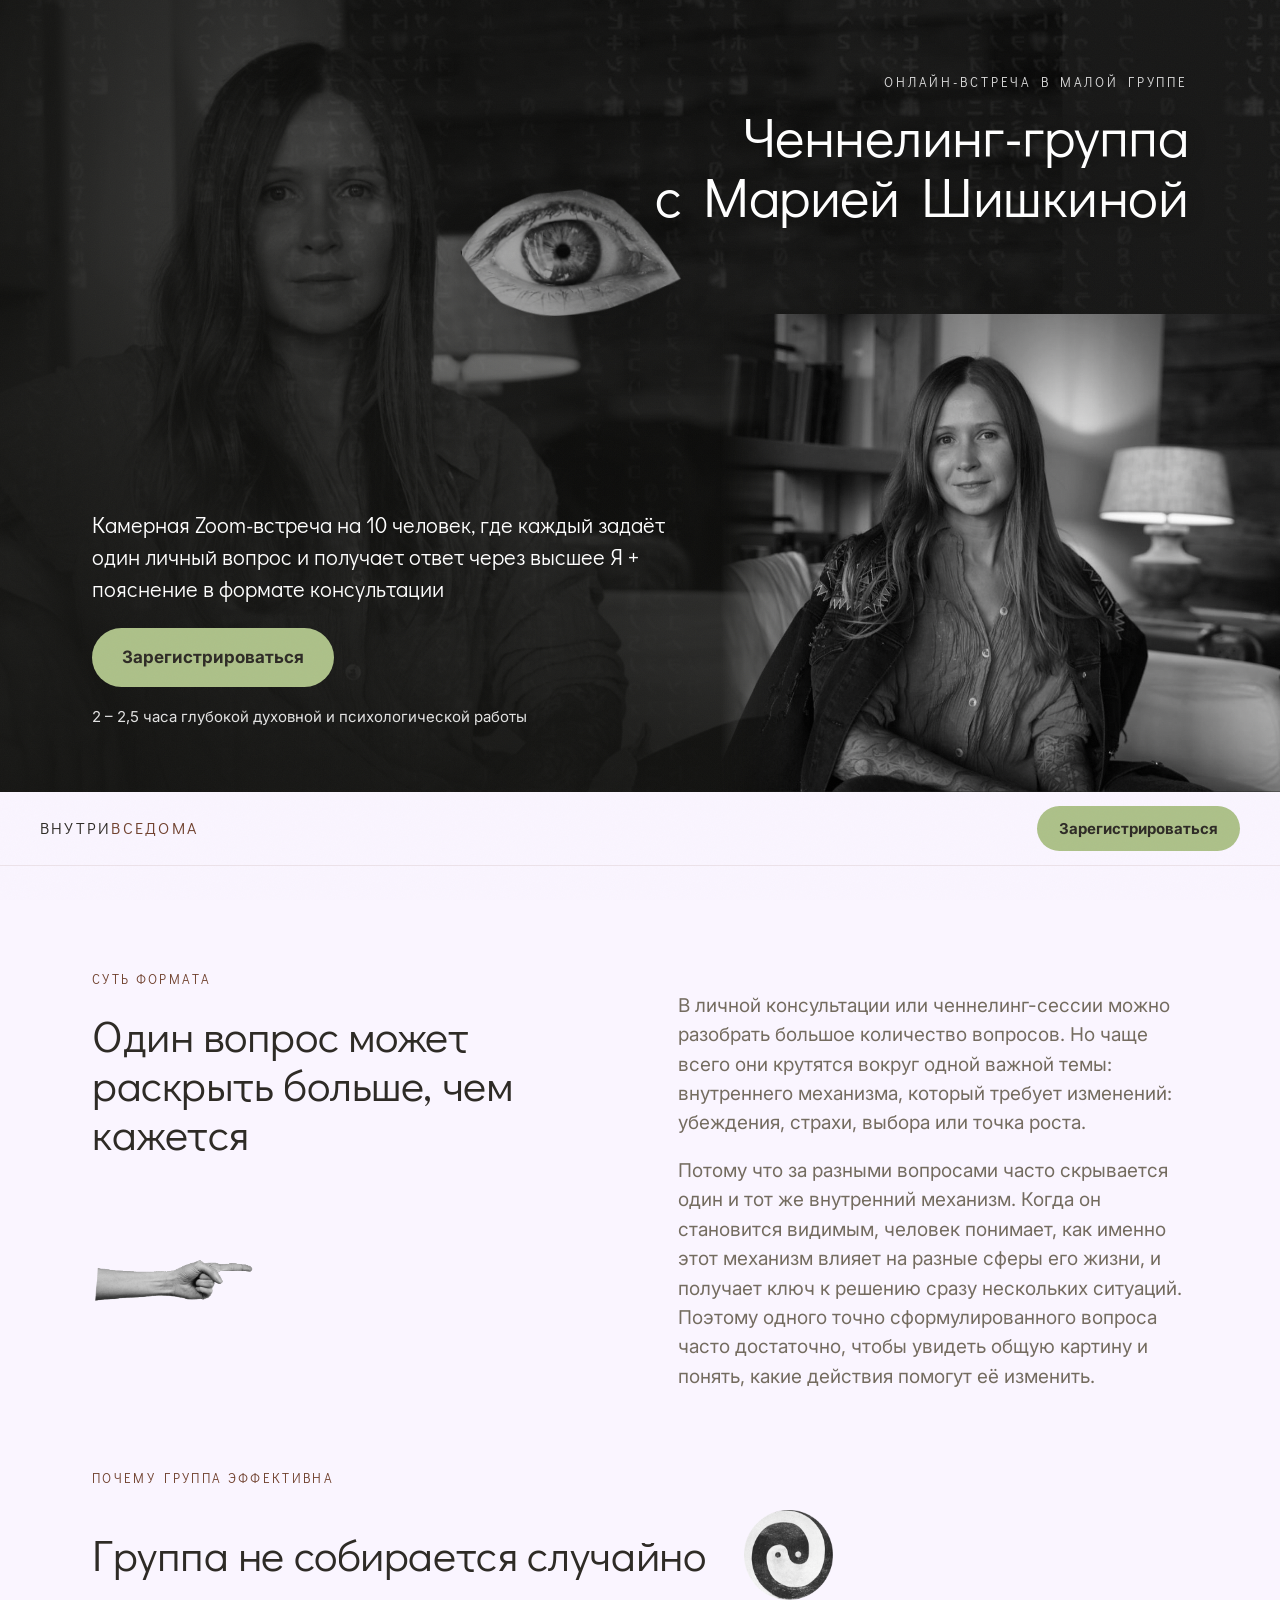
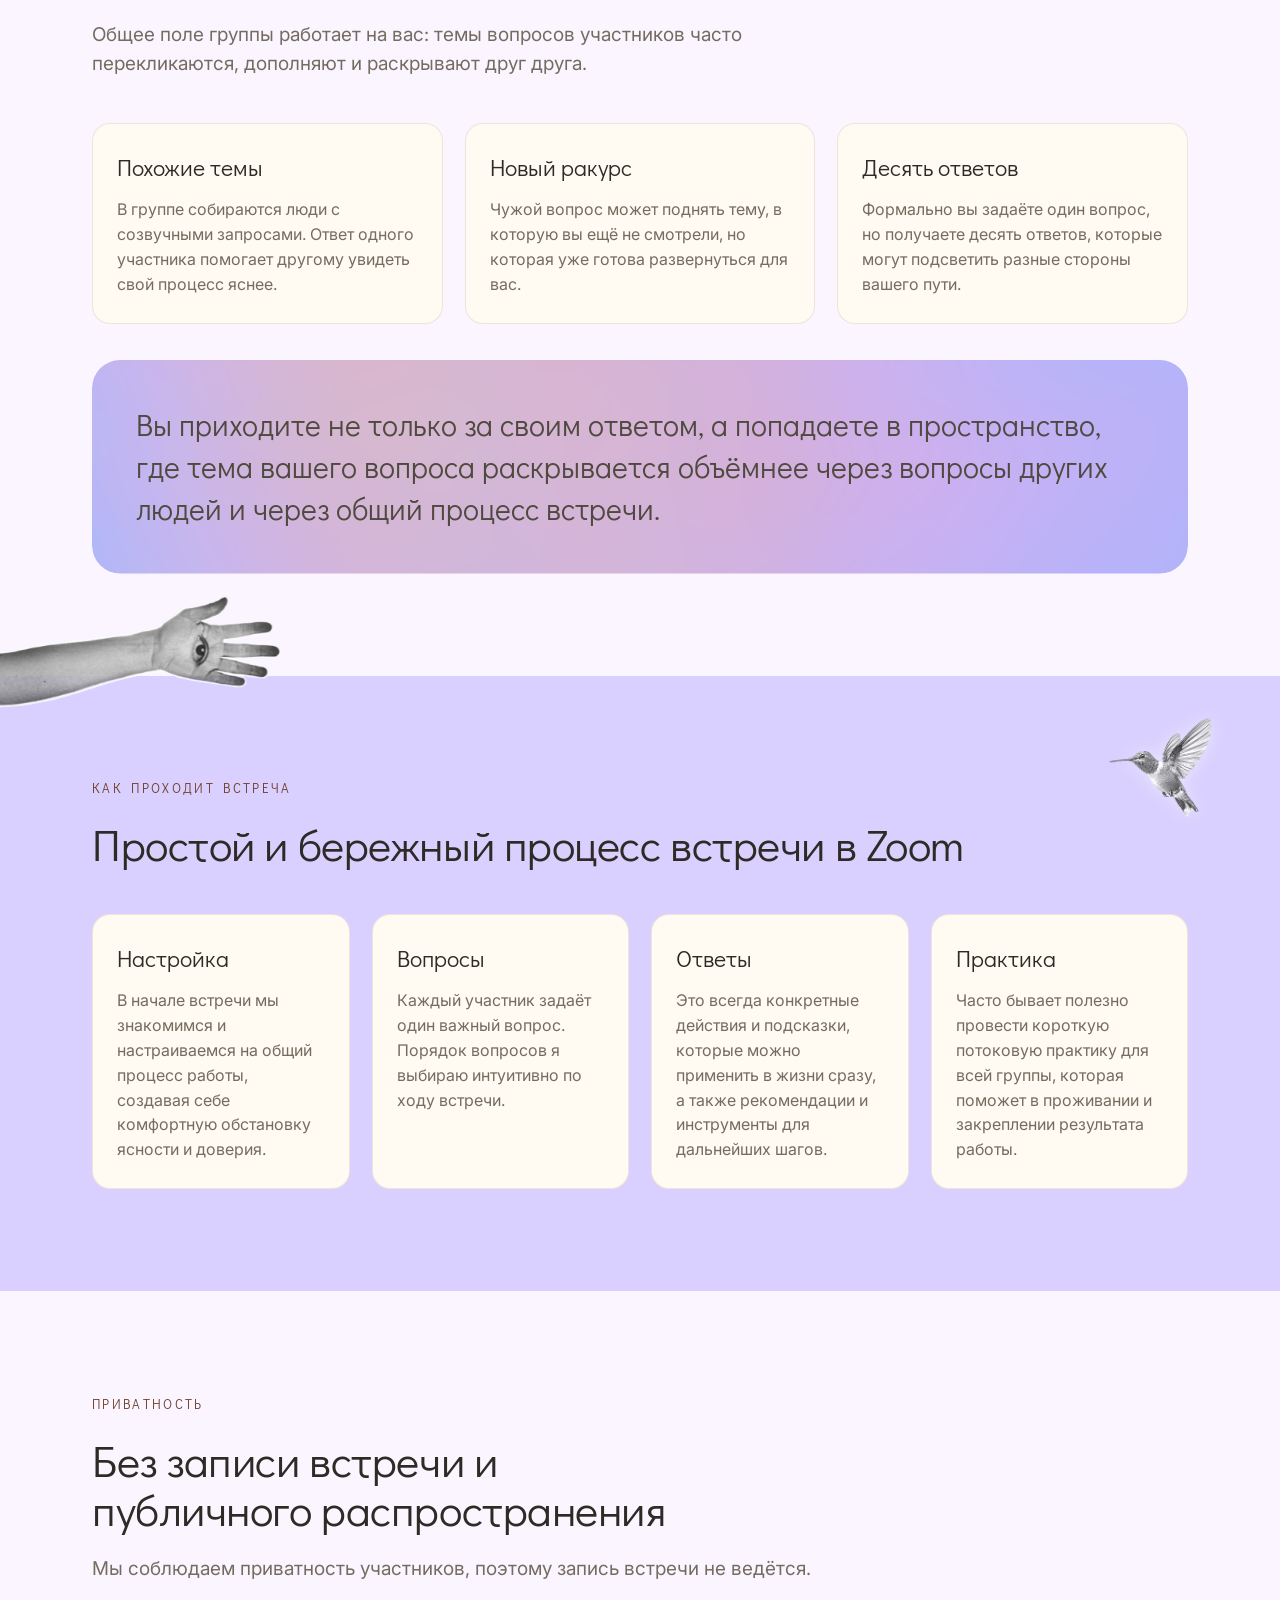
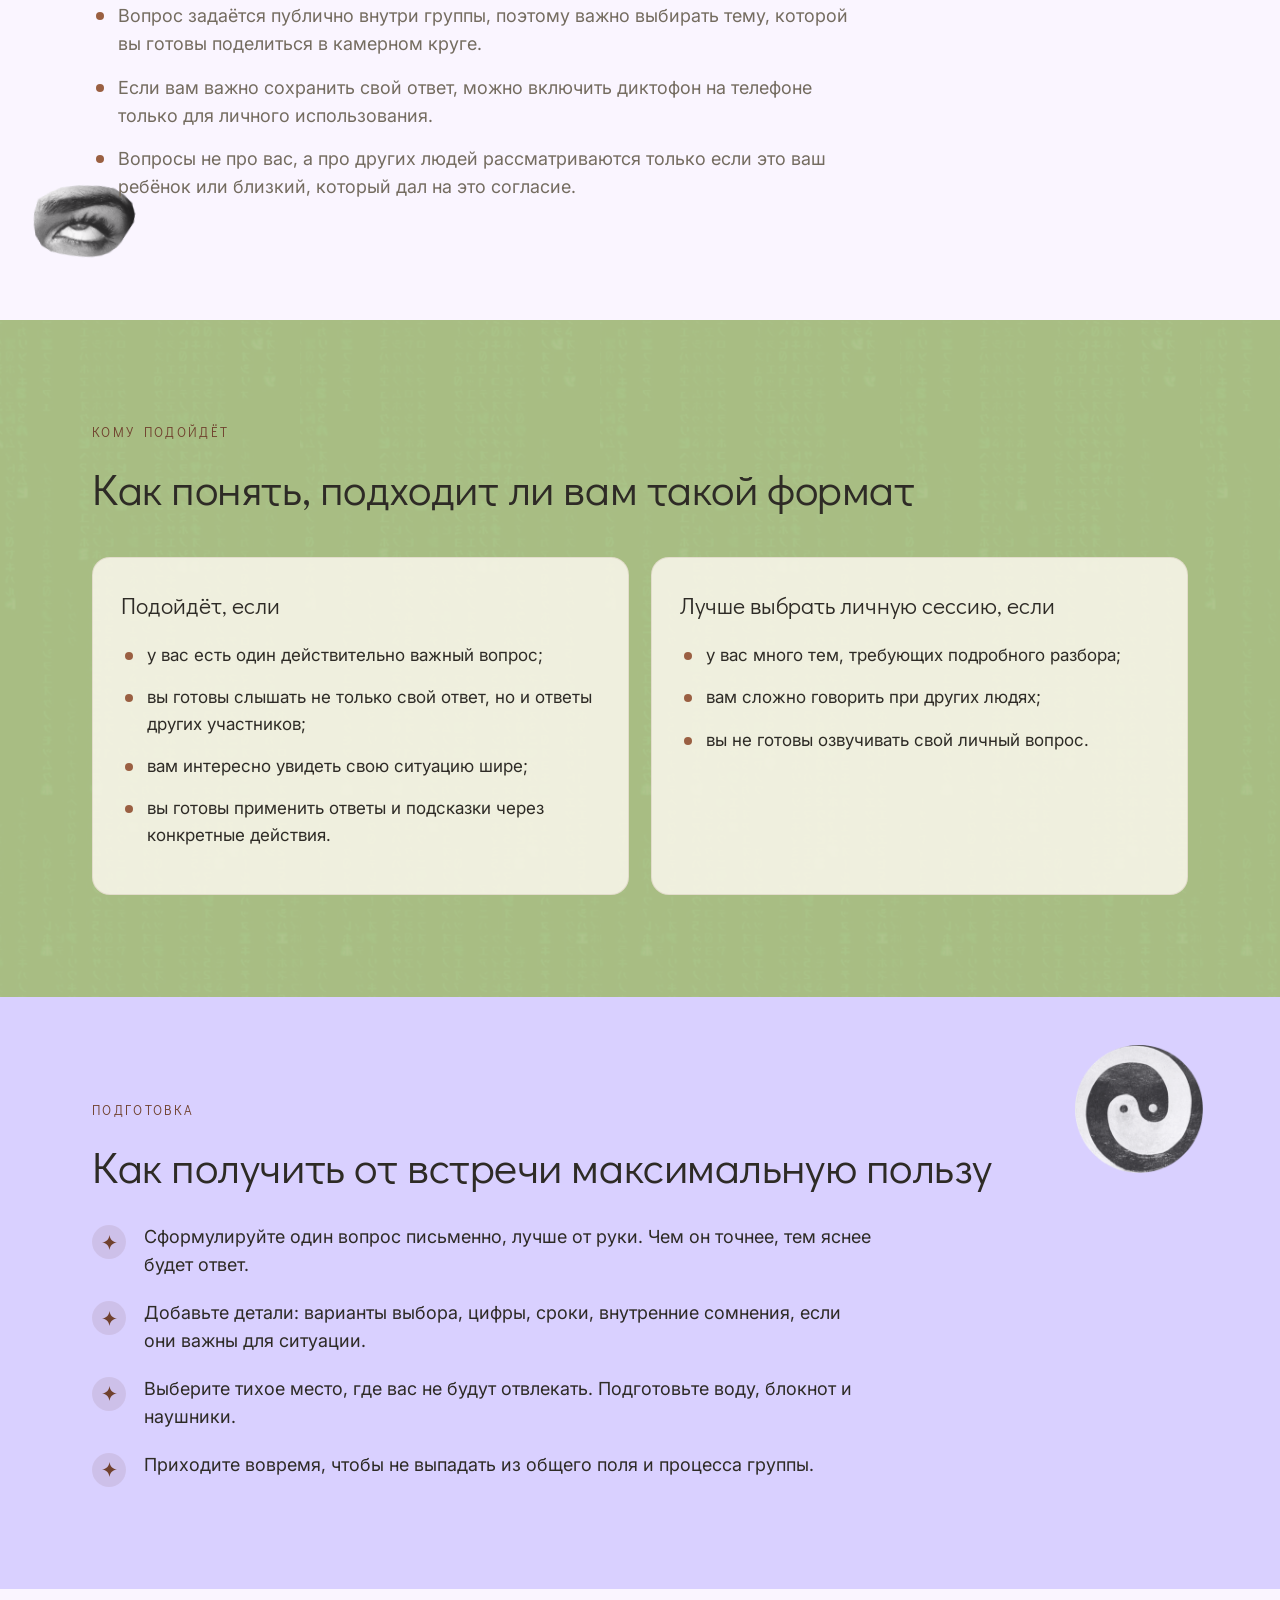
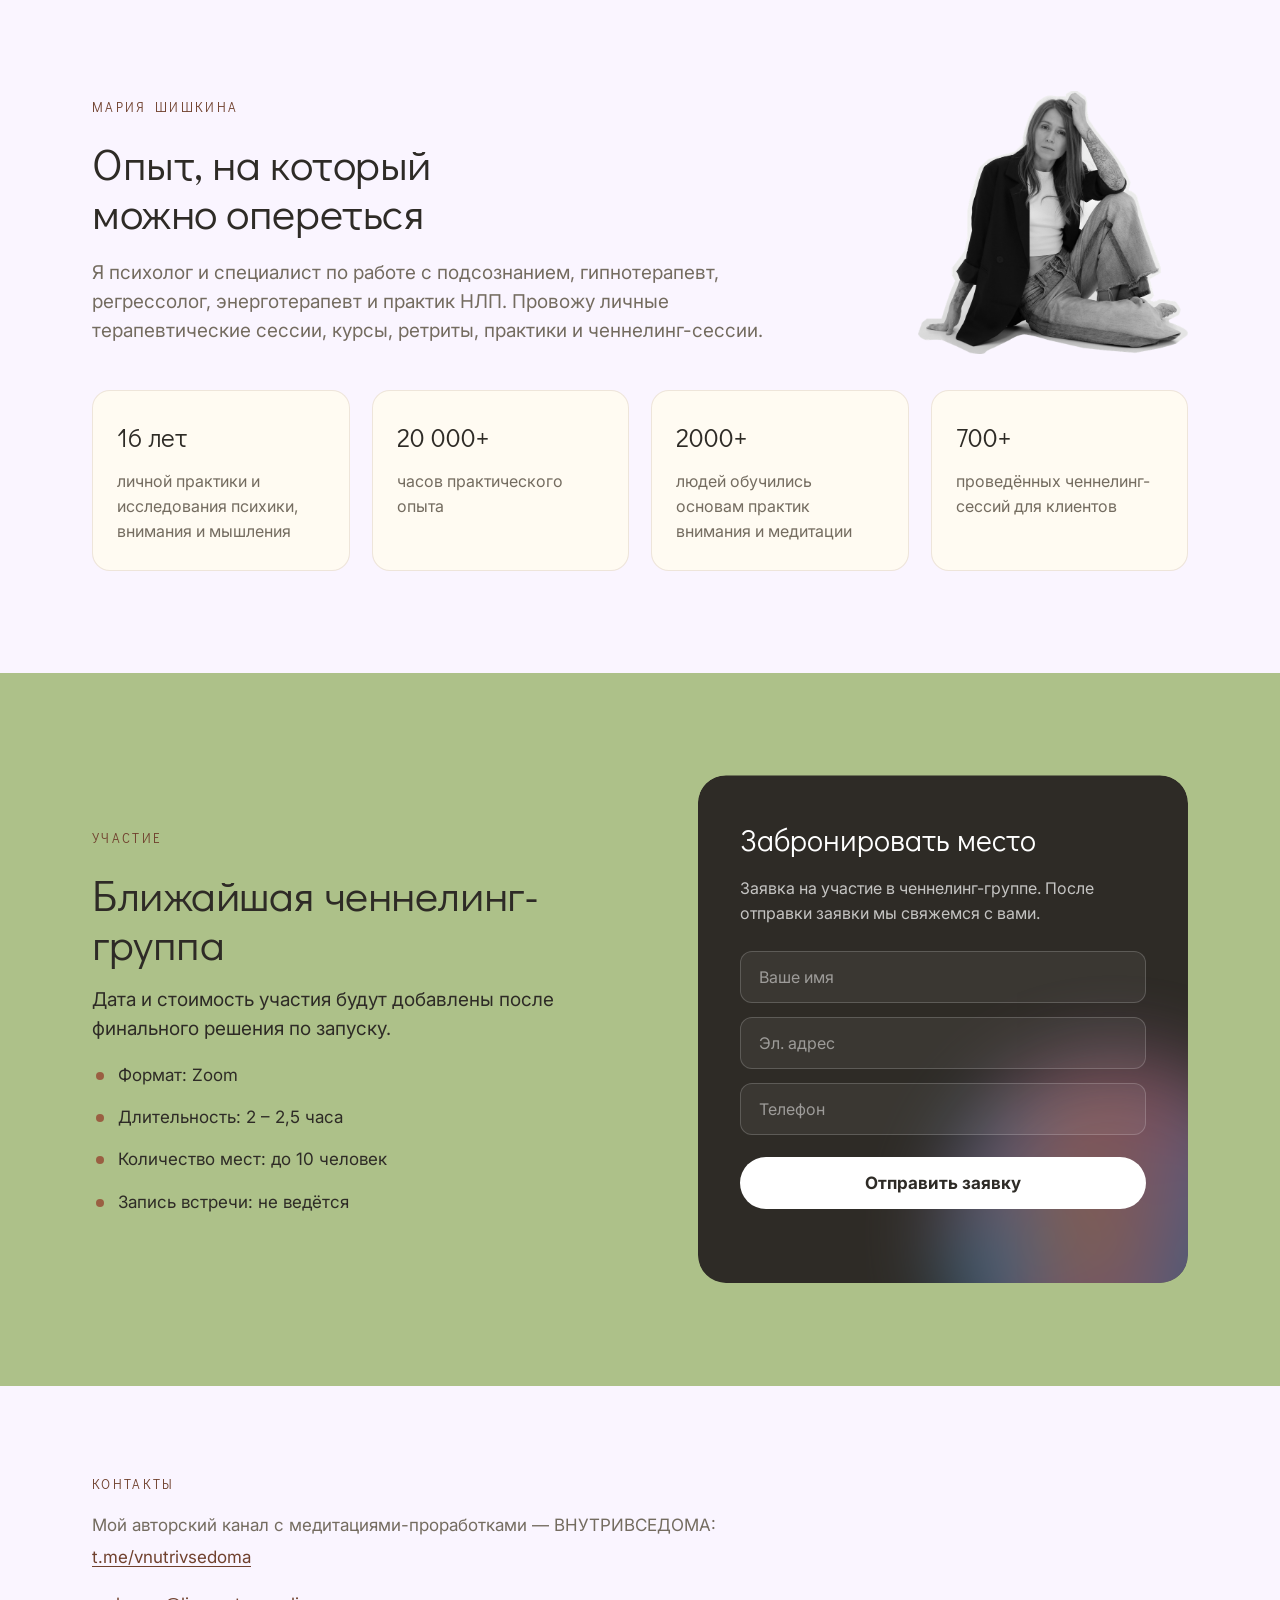
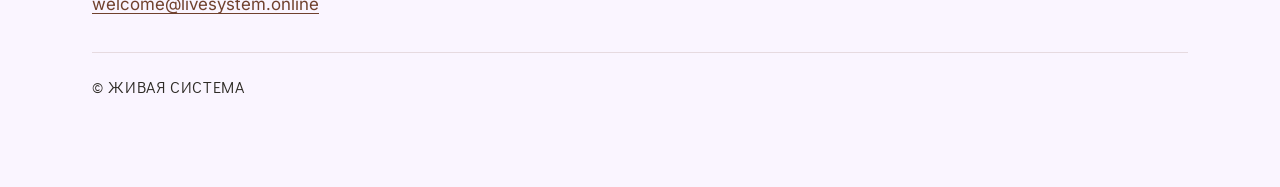
==== index.html @ cf4bb047 "Моб. герой: второе фото выше текста, глаз ближе к центру; матрица §07 видна - .hero__portrait2 подня" ====
<!DOCTYPE html>
<html lang="ru">
<head>
  <meta charset="UTF-8" />
  <meta name="viewport" content="width=device-width, initial-scale=1.0" />
  <title>Ченнелинг-группа с Марией Шишкиной — онлайн-встреча в малой группе</title>
  <meta name="description" content="Камерная Zoom-встреча на 10 человек, где каждый задаёт один личный вопрос и получает ответ через высшее Я с пояснением в формате консультации. 2–2,5 часа глубокой работы с Марией Шишкиной." />
  <meta name="robots" content="index, follow" />
  <meta name="theme-color" content="#adc189" />
  <link rel="canonical" href="https://essesum.github.io/vnutrivsedoma-site/" />
  <meta property="og:title" content="Ченнелинг-группа с Марией Шишкиной" />
  <meta property="og:description" content="Камерная Zoom-встреча на 10 человек. Один вопрос — десять ответов." />
  <meta property="og:type" content="website" />
  <meta property="og:url" content="https://essesum.github.io/vnutrivsedoma-site/" />
  <meta property="og:image" content="https://essesum.github.io/vnutrivsedoma-site/assets/img/hero-bg.jpg" />
  <meta name="twitter:card" content="summary_large_image" />
  <!-- Favicon: встроенная SVG-«капля» в фирменном сиреневом, без лишнего запроса -->
  <link rel="icon" href="data:image/svg+xml,%3Csvg xmlns='http://www.w3.org/2000/svg' viewBox='0 0 32 32'%3E%3Crect width='32' height='32' rx='8' fill='%23faf5ff'/%3E%3Cellipse cx='16' cy='15' rx='9' ry='6.5' fill='%23d9d0ff'/%3E%3C/svg%3E" />
  <link rel="preconnect" href="https://fonts.googleapis.com" />
  <link rel="preconnect" href="https://fonts.gstatic.com" crossorigin />
  <link rel="preload" as="image" href="assets/img/hero-bg.jpg" fetchpriority="high" />
  <link href="https://fonts.googleapis.com/css2?family=Didact+Gothic&family=Inter:wght@400;500;600;700&display=swap" rel="stylesheet" />
  <link rel="stylesheet" href="css/styles.css?v=11" />
</head>
<body>

  <a class="skip-link sr-only" href="#registration">Перейти к регистрации</a>

  <!-- ============ HERO / 01 Первый экран ============ -->
  <header class="hero" id="top">
    <div class="hero__collage" aria-hidden="true">
      <div class="hero__bg"></div>
      <div class="hero__tint"></div>
      <div class="hero__stage">
        <img class="hero__portrait2" src="assets/img/hero-portrait2.jpg" alt="" width="1000" height="853" />
        <img class="hero__eye" src="assets/img/hero-eye.png" alt="" width="488" height="281" />
      </div>
    </div>

    <div class="hero__inner container">
      <div class="hero__title-wrap">
        <p class="hero__eyebrow">Онлайн-встреча в малой группе</p>
        <h1 class="hero__title">Ченнелинг-группа<br />с Марией Шишкиной</h1>
      </div>

      <div class="hero__text">
        <p class="hero__lead">Камерная Zoom-встреча на 10 человек, где каждый задаёт один личный вопрос и получает ответ через высшее Я + пояснение в формате консультации</p>
        <a class="btn btn--green" href="#registration">Зарегистрироваться</a>
        <p class="hero__note">2 – 2,5 часа глубокой духовной и психологической работы</p>
      </div>
    </div>
  </header>

  <!-- ============ Шапка (sticky, появляется после героя) ============ -->
  <nav class="topbar" id="topbar" aria-label="Шапка сайта">
    <a class="topbar__brand" href="#top">Внутри<span>вседома</span></a>
    <a class="btn btn--green" href="#registration">Зарегистрироваться</a>
  </nav>

  <main>

    <!-- ============ 02 Суть формата ============ -->
    <section class="section section--lilac sense">
      <div class="container sense__grid">
        <div class="sense__left">
          <p class="eyebrow">Суть формата</p>
          <h2 class="h2">Один вопрос может раскрыть больше, чем кажется</h2>
          <img class="sense__hand" src="assets/img/hand.png" alt="" width="760" height="539" aria-hidden="true" />
        </div>
        <div class="sense__right">
          <p class="lead">В личной консультации или ченнелинг-сессии можно разобрать большое количество вопросов. Но чаще всего они крутятся вокруг одной важной темы: внутреннего механизма, который требует изменений: убеждения, страхи, выбора или точка роста.</p>
          <p class="lead">Потому что за разными вопросами часто скрывается один и тот же внутренний механизм. Когда он становится видимым, человек понимает, как именно этот механизм влияет на разные сферы его жизни, и получает ключ к решению сразу нескольких ситуаций. Поэтому одного точно сформулированного вопроса часто достаточно, чтобы увидеть общую картину и понять, какие действия помогут её изменить.</p>
        </div>
      </div>
    </section>

    <!-- ============ 03 Почему группа эффективна ============ -->
    <section class="section section--lilac">
      <img class="deco deco--arm" src="assets/img/arm.png" alt="" width="775" height="287" aria-hidden="true" />
      <div class="container">
        <p class="eyebrow">Почему группа эффективна</p>
        <div class="head-spin">
          <h2 class="h2 h2--oneline">Группа не собирается случайно</h2>
          <img class="spin" src="assets/img/yinyang.png" alt="" width="270" height="270" aria-hidden="true" />
        </div>
        <p class="lead lead--wide">Общее поле группы работает на вас: темы вопросов участников часто перекликаются, дополняют и раскрывают друг друга.</p>

        <div class="cards cards--3">
          <article class="card">
            <h3 class="card__title">Похожие темы</h3>
            <p class="card__text">В группе собираются люди с созвучными запросами. Ответ одного участника помогает другому увидеть свой процесс яснее.</p>
          </article>
          <article class="card">
            <h3 class="card__title">Новый ракурс</h3>
            <p class="card__text">Чужой вопрос может поднять тему, в которую вы ещё не смотрели, но которая уже готова развернуться для вас.</p>
          </article>
          <article class="card">
            <h3 class="card__title">Десять ответов</h3>
            <p class="card__text">Формально вы задаёте один вопрос, но получаете десять ответов, которые могут подсветить разные стороны вашего пути.</p>
          </article>
        </div>

        <p class="callout">Вы приходите не только за своим ответом, а попадаете в пространство, где тема вашего вопроса раскрывается объёмнее через вопросы других людей и через общий процесс встречи.</p>
      </div>
    </section>

    <!-- ============ 05 Как проходит встреча ============ -->
    <section class="section section--lavender">
      <img class="deco deco--bird" src="assets/img/bird.png" alt="" width="302" height="273" aria-hidden="true" />
      <div class="container">
        <p class="eyebrow">Как проходит встреча</p>
        <h2 class="h2 h2--oneline h2--bird">Простой и бережный процесс встречи в Zoom</h2>

        <div class="cards cards--4">
          <article class="card card--step">
            <h3 class="card__title">Настройка</h3>
            <p class="card__text">В начале встречи мы знакомимся и настраиваемся на общий процесс работы, создавая себе комфортную обстановку ясности и доверия.</p>
          </article>
          <article class="card card--step">
            <h3 class="card__title">Вопросы</h3>
            <p class="card__text">Каждый участник задаёт один важный вопрос. Порядок вопросов я выбираю интуитивно по ходу встречи.</p>
          </article>
          <article class="card card--step">
            <h3 class="card__title">Ответы</h3>
            <p class="card__text">Это всегда конкретные действия и подсказки, которые можно применить в жизни сразу, а также рекомендации и инструменты для дальнейших шагов.</p>
          </article>
          <article class="card card--step">
            <h3 class="card__title">Практика</h3>
            <p class="card__text">Часто бывает полезно провести короткую потоковую практику для всей группы, которая поможет в проживании и закреплении результата работы.</p>
          </article>
        </div>
      </div>
    </section>

    <!-- ============ 06 Приватность ============ -->
    <section class="section section--lilac">
      <img class="deco deco--lips" src="assets/img/lips.png" alt="" width="215" height="181" aria-hidden="true" />
      <div class="container">
        <p class="eyebrow">Приватность</p>
        <h2 class="h2 h2--privacy">Без записи встречи и <span class="nowrap">публичного распространения</span></h2>
        <p class="lead lead--wide">Мы соблюдаем приватность участников, поэтому запись встречи не ведётся.</p>

        <ul class="bullets bullets--wide">
          <li>Вопрос задаётся публично внутри группы, поэтому важно выбирать тему, которой вы готовы поделиться в камерном круге.</li>
          <li>Если вам важно сохранить свой ответ, можно включить диктофон на телефоне только для личного использования.</li>
          <li>Вопросы не про вас, а про других людей рассматриваются только если это ваш ребёнок или близкий, который дал на это согласие.</li>
        </ul>
      </div>
    </section>

    <!-- ============ 07 Кому подойдёт ============ -->
    <section class="section section--green section--matrix">
      <div class="container">
        <p class="eyebrow">Кому подойдёт</p>
        <h2 class="h2 h2--oneline">Как понять, подходит ли вам такой формат</h2>

        <div class="cards cards--2">
          <article class="card card--soft">
            <h3 class="card__title">Подойдёт, если</h3>
            <ul class="bullets">
              <li>у вас есть один действительно важный вопрос;</li>
              <li>вы готовы слышать не только свой ответ, но и ответы других участников;</li>
              <li>вам интересно увидеть свою ситуацию шире;</li>
              <li>вы готовы применить ответы и подсказки через конкретные действия.</li>
            </ul>
          </article>
          <article class="card card--soft">
            <h3 class="card__title">Лучше выбрать личную сессию, если</h3>
            <ul class="bullets">
              <li>у вас много тем, требующих подробного разбора;</li>
              <li>вам сложно говорить при других людях;</li>
              <li>вы не готовы озвучивать свой личный вопрос.</li>
            </ul>
          </article>
        </div>
      </div>
    </section>

    <!-- ============ 08 Подготовка ============ -->
    <section class="section section--lavender">
      <img class="spin yin-floating" src="assets/img/yinyang.png" alt="" width="270" height="270" aria-hidden="true" />
      <div class="container">
        <p class="eyebrow">Подготовка</p>
        <h2 class="h2 h2--oneline">Как получить от встречи максимальную пользу</h2>

        <ol class="steps-list">
          <li><span class="steps-list__mark" aria-hidden="true"></span><span>Сформулируйте один вопрос письменно, лучше от руки. Чем он точнее, тем яснее будет ответ.</span></li>
          <li><span class="steps-list__mark" aria-hidden="true"></span><span>Добавьте детали: варианты выбора, цифры, сроки, внутренние сомнения, если они важны для ситуации.</span></li>
          <li><span class="steps-list__mark" aria-hidden="true"></span><span>Выберите тихое место, где вас не будут отвлекать. Подготовьте воду, блокнот и наушники.</span></li>
          <li><span class="steps-list__mark" aria-hidden="true"></span><span>Приходите вовремя, чтобы не выпадать из общего поля и процесса группы.</span></li>
        </ol>
      </div>
    </section>

    <!-- ============ 09 О Марии ============ -->
    <section class="section section--lilac">
      <div class="container">
        <div class="about-grid">
          <div>
            <p class="eyebrow">Мария Шишкина</p>
            <h2 class="h2">Опыт, на который можно опереться</h2>
            <p class="lead lead--wide">Я психолог и специалист по работе с подсознанием, гипнотерапевт, регрессолог, энерготерапевт и практик НЛП. Провожу личные терапевтические сессии, курсы, ретриты, практики и ченнелинг-сессии.</p>
          </div>
          <img class="about__portrait" src="assets/img/maria-cutout.png" alt="Мария Шишкина" width="760" height="739" loading="lazy" />
        </div>

        <div class="cards cards--4">
          <article class="card stat">
            <span class="stat__num">16 лет</span>
            <p class="card__text">личной практики и исследования психики, внимания и мышления</p>
          </article>
          <article class="card stat">
            <span class="stat__num">20 000+</span>
            <p class="card__text">часов практического опыта</p>
          </article>
          <article class="card stat">
            <span class="stat__num">2000+</span>
            <p class="card__text">людей обучились основам практик внимания и медитации</p>
          </article>
          <article class="card stat">
            <span class="stat__num">700+</span>
            <p class="card__text">проведённых ченнелинг-сессий для клиентов</p>
          </article>
        </div>
      </div>
    </section>

    <!-- ============ 10 Участие и регистрация ============ -->
    <section class="section section--green" id="registration">
      <div class="container reg__grid">
        <div class="reg__info">
          <p class="eyebrow">Участие</p>
          <h2 class="h2">Ближайшая ченнелинг-группа</h2>
          <p class="lead">Дата и стоимость участия будут добавлены после финального решения по запуску.</p>
          <ul class="bullets">
            <li>Формат: Zoom</li>
            <li>Длительность: 2 – 2,5 часа</li>
            <li>Количество мест: до 10 человек</li>
            <li>Запись встречи: не ведётся</li>
          </ul>
        </div>

        <div class="reg__card">
          <h3 class="reg__card-title">Забронировать место</h3>
          <p class="reg__card-sub">Заявка на участие в ченнелинг-группе. После отправки заявки мы свяжемся с вами.</p>
          <form class="reg-form" id="reg-form" novalidate>
            <label class="sr-only" for="reg-name">Ваше имя</label>
            <input class="reg-form__input" id="reg-name" type="text" name="name" placeholder="Ваше имя" autocomplete="name" required />
            <label class="sr-only" for="reg-email">Эл. адрес</label>
            <input class="reg-form__input" id="reg-email" type="email" name="email" placeholder="Эл. адрес" autocomplete="email" required />
            <label class="sr-only" for="reg-phone">Телефон</label>
            <input class="reg-form__input" id="reg-phone" type="tel" name="phone" placeholder="Телефон" autocomplete="tel" required />
            <button class="btn btn--white reg-form__submit" type="submit">Отправить заявку</button>
            <p class="reg-form__hint" id="reg-form-hint" role="status"></p>
          </form>
        </div>
      </div>
    </section>

  </main>

  <!-- ============ Контакты / футер ============ -->
  <footer class="footer section--lilac">
    <div class="container">
      <p class="footer__label">Контакты</p>
      <p class="footer__line">Мой авторский канал с медитациями-проработками — ВНУТРИВСЕДОМА:
        <a class="footer__link" href="https://t.me/vnutrivsedoma" target="_blank" rel="noopener">t.me/vnutrivsedoma</a>
      </p>
      <p class="footer__line">
        <a class="footer__link" href="mailto:welcome@livesystem.online">welcome@livesystem.online</a>
      </p>
      <div class="footer__bottom">
        <p class="footer__copy">© ЖИВАЯ СИСТЕМА</p>
      </div>
    </div>
  </footer>

  <script src="js/main.js?v=11"></script>
</body>
</html>
---- css/styles.css ----
/* ============================================================
   Ченнелинг-группа с Марией Шишкиной — лендинг
   Шрифты: Didact Gothic (заголовки), Inter (текст)
   ============================================================ */

:root {
  --lilac-bg:   #faf5ff;  /* основной фон */
  --lavender:   #d9d0ff;  /* лавандовые блоки */
  --green:      #adc189;  /* зелёные блоки и кнопки */
  --cream:      #fffbf2;  /* карточки */
  --cream-line: #ead8d1;  /* обводка карточек */

  --ink:        #2e2b26;  /* заголовки */
  --body:       #746c60;  /* основной текст */
  --brown:      #70412e;  /* надзаголовки / акцент */
  --terra:      #9a5f42;  /* маркеры списков */
  --quote:      #4f493f;  /* крупная цитата */
  --white:      #ffffff;

  --maxw: 1160px;
  --radius: 18px;
  --radius-lg: 28px;

  --serif: 'Didact Gothic', system-ui, sans-serif;
  --sans:  'Inter', system-ui, -apple-system, sans-serif;
}

* { box-sizing: border-box; margin: 0; padding: 0; }

html { scroll-behavior: smooth; overflow-x: clip; background: var(--lilac-bg); overscroll-behavior-y: none; }

body {
  font-family: var(--sans);
  color: var(--body);
  background: var(--lilac-bg);
  line-height: 1.55;
  -webkit-font-smoothing: antialiased;
  text-rendering: optimizeLegibility;
}

::selection { background: var(--green); color: #fff; }

/* Зернистость поверх всей страницы — лёгкая атмосфера/глубина */
body::after {
  content: "";
  position: fixed;
  inset: 0;
  z-index: 9999;
  pointer-events: none;
  opacity: 0.025;
  background-image: url("data:image/svg+xml,%3Csvg xmlns='http://www.w3.org/2000/svg' width='160' height='160'%3E%3Cfilter id='n'%3E%3CfeTurbulence type='fractalNoise' baseFrequency='0.85' numOctaves='2' stitchTiles='stitch'/%3E%3C/filter%3E%3Crect width='100%25' height='100%25' filter='url(%23n)'/%3E%3C/svg%3E");
}

img { display: block; max-width: 100%; height: auto; }

a { color: inherit; }

/* Доступно только скринридерам */
.sr-only {
  position: absolute;
  width: 1px; height: 1px;
  padding: 0; margin: -1px;
  overflow: hidden;
  clip: rect(0 0 0 0);
  white-space: nowrap;
  border: 0;
}

/* Скип-ссылка появляется при фокусе с клавиатуры */
.skip-link:focus {
  position: fixed;
  top: 12px; left: 12px;
  width: auto; height: auto;
  margin: 0; padding: 12px 18px;
  clip: auto;
  z-index: 200;
  background: var(--ink);
  color: #fff;
  border-radius: 10px;
  font-size: 15px;
}

/* Видимый фокус для клавиатуры */
a:focus-visible,
.btn:focus-visible,
.reg-form__input:focus-visible,
button:focus-visible {
  outline: 3px solid var(--brown);
  outline-offset: 3px;
  border-radius: 6px;
}

@media (prefers-reduced-motion: reduce) {
  html { scroll-behavior: auto; }
  * { transition: none !important; animation: none !important; }
}

.container {
  width: 100%;
  max-width: var(--maxw);
  margin: 0 auto;
  padding: 0 32px;
}

/* ---------- Типографика ---------- */
.eyebrow {
  font-family: var(--serif);
  font-size: 13px;
  letter-spacing: 0.18em;
  text-transform: uppercase;
  color: var(--brown);
  margin-bottom: 22px;
}

.h2 {
  font-family: var(--serif);
  font-weight: 400;
  font-size: clamp(28px, 4.2vw, 44px);
  line-height: 1.12;
  color: var(--ink);
  letter-spacing: -0.01em;
  max-width: 18ch;
}
/* эти заголовки тянутся на всю ширину — на десктопе встают в одну строку */
.h2--oneline { max-width: none; }

.lead {
  font-size: clamp(16px, 1.6vw, 19px);
  color: var(--body);
  margin-top: 16px;
}
.lead + .lead { margin-top: 18px; }
.lead--wide { max-width: 60ch; margin-top: 20px; }

/* ---------- Секции ---------- */
.section {
  padding: clamp(56px, 8vw, 104px) 0;
}
.section--lilac    { background: var(--lilac-bg); }
.section--lavender { background: var(--lavender); }
.section--green    { background: var(--green); }
/* учёт липкой шапки при переходе к блоку регистрации */
#registration { scroll-margin-top: 76px; }

/* еле заметная «матрица» фоном в «Кому подойдёт» */
.section--matrix { overflow: hidden; }
.section--matrix::before {
  content: "";
  position: absolute;
  inset: 0;
  z-index: 0;
  background: url("../assets/img/matrix.png") repeat;
  background-size: 300px auto;
  opacity: 0.5;
  mix-blend-mode: soft-light;
  pointer-events: none;
}
/* На зелёном фоне светло-серый текст не проходит по контрасту — затемняем */
.section--green .lead,
.section--green .bullets li { color: var(--ink); }

/* ============================================================
   HERO
   ============================================================ */
.hero {
  position: relative;
  min-height: clamp(600px, 88vh, 900px);
  background: #20201d;
  overflow: hidden;
  display: flex;
  align-items: stretch;
}

.hero__collage { position: absolute; inset: 0; }
/* коллажные слои держим в центрированной рамке — как кадр в Figma,
   чтобы на широких экранах фото/глаз не разъезжались к краям */
.hero__stage { position: absolute; inset: 0; max-width: 1280px; margin: 0 auto; }

.hero__bg {
  position: absolute; inset: 0;
  background: url('../assets/img/hero-bg.jpg') 50% 16% / cover no-repeat;
  filter: grayscale(1) contrast(1.02);
}
.hero__tint {
  position: absolute; inset: 0;
  background:
    linear-gradient(90deg, rgba(20,20,18,0.80) 0%, rgba(20,20,18,0.42) 44%, rgba(20,20,18,0.28) 100%),
    linear-gradient(180deg, rgba(20,20,18,0) 30%, rgba(20,20,18,0.45) 62%, rgba(20,20,18,0.85) 100%);
}
.hero__portrait2 {
  position: absolute;
  right: 0; bottom: 0;
  width: 46%;
  max-width: 560px;
  filter: grayscale(1);
  -webkit-mask-image: linear-gradient(90deg, transparent 0, #000 14%);
          mask-image: linear-gradient(90deg, transparent 0, #000 14%);
}
.hero__eye {
  position: absolute;
  left: 36%; top: 24%;
  width: clamp(120px, 17vw, 220px);
  transform: rotate(-3deg);
  filter: drop-shadow(0 10px 30px rgba(0,0,0,0.4));
}
.hero__blob {
  position: absolute;
  z-index: 0;
  left: 6%; top: 10%;
  width: clamp(54px, 7vw, 86px);
  height: clamp(38px, 5vw, 60px);
  background: var(--lavender);
  border-radius: 50%;
  opacity: 0.38;
}

.hero__inner {
  position: relative;
  z-index: 2;
  display: flex;
  flex-direction: column;
  justify-content: space-between;
  padding-top: clamp(40px, 7vw, 72px);
  padding-bottom: clamp(40px, 6vw, 64px);
  width: 100%;
}

.hero__title-wrap { text-align: right; }
.hero__eyebrow {
  font-family: var(--serif);
  font-size: 13px;
  letter-spacing: 0.22em;
  text-transform: uppercase;
  color: rgba(255,255,255,0.85);
  margin-bottom: 14px;
}
.hero__title {
  font-family: var(--serif);
  font-weight: 400;
  font-size: clamp(34px, 5.4vw, 56px);
  line-height: 1.06;
  color: var(--white);
  letter-spacing: -0.01em;
  text-shadow: 0 2px 18px rgba(20, 20, 18, 0.45);
}

.hero__text { max-width: 600px; }
.hero__lead {
  font-family: var(--serif);
  font-size: clamp(17px, 2vw, 22px);
  line-height: 1.45;
  color: var(--white);
  margin-bottom: 24px;
}
.hero__note {
  font-size: 15px;
  color: rgba(255,255,255,0.88);
  margin-top: 18px;
}

/* ---------- Кнопки ---------- */
.btn {
  display: inline-block;
  font-family: var(--sans);
  font-weight: 700;
  font-size: 17px;
  text-decoration: none;
  padding: 16px 30px;
  border-radius: 999px;
  border: none;
  cursor: pointer;
  transition: transform .15s ease, box-shadow .15s ease, background .15s ease;
}
.btn--green { background: var(--green); color: var(--ink); }
.btn--green:hover { background: #9cb578; transform: translateY(-2px); box-shadow: 0 12px 26px rgba(120,140,90,0.4); }
.btn--white { background: var(--white); color: var(--ink); }
.btn--white:hover { transform: translateY(-2px); box-shadow: 0 12px 26px rgba(0,0,0,0.18); }

/* ============================================================
   02 Суть формата
   ============================================================ */
.sense__grid {
  display: grid;
  grid-template-columns: 1fr 1fr;
  gap: clamp(32px, 6vw, 80px);
  align-items: start;
}
.sense__left { position: relative; }
.sense__hand {
  width: clamp(150px, 18vw, 240px);
  margin-top: 36px;
  filter: grayscale(1);
}
.sense__right { padding-top: 6px; }

/* ============================================================
   Карточки
   ============================================================ */
.cards { display: grid; gap: 22px; margin-top: 44px; }
.cards--2 { grid-template-columns: repeat(2, 1fr); }
.cards--3 { grid-template-columns: repeat(3, 1fr); }
.cards--4 { grid-template-columns: repeat(4, 1fr); }

.card {
  background: var(--cream);
  border: 1px solid rgba(112,65,46,0.12);
  border-radius: var(--radius);
  padding: 26px 24px;
}
.card--soft { background: rgba(255,251,242,0.82); border-color: rgba(112,65,46,0.10); padding: 30px 28px; }
.card__title {
  font-family: var(--serif);
  font-weight: 400;
  font-size: 23px;
  color: var(--ink);
  margin-bottom: 12px;
}
.card__text { font-size: 16px; color: var(--body); }

.card--step { position: relative; }

.stat .stat__num {
  display: block;
  font-family: var(--serif);
  font-size: 26px;
  color: var(--ink);
  margin-bottom: 12px;
}

/* ---------- Цитата-callout ---------- */
.callout {
  margin-top: 36px;
  background: var(--lavender);
  border-radius: var(--radius-lg);
  padding: clamp(28px, 4vw, 44px);
  font-family: var(--serif);
  font-size: clamp(19px, 2.4vw, 30px);
  line-height: 1.4;
  color: var(--quote);
}

/* ---------- Списки ---------- */
.bullets { list-style: none; margin-top: 18px; }
.bullets li {
  position: relative;
  padding-left: 26px;
  margin-bottom: 16px;
  font-size: 17px;
  color: var(--body);
}
.bullets li::before {
  content: "";
  position: absolute;
  left: 4px; top: 10px;
  width: 8px; height: 8px;
  border-radius: 50%;
  background: var(--terra);
}
.bullets--wide li { font-size: 18px; max-width: 70ch; }

.steps-list { list-style: none; margin-top: 32px; display: grid; gap: 20px; max-width: 78ch; }
.steps-list li {
  display: flex;
  gap: 18px;
  align-items: flex-start;
  font-size: 18px;
  color: var(--ink);
}
.steps-list__mark {
  flex: 0 0 auto;
  width: 34px; height: 34px;
  border-radius: 50%;
  background: rgba(112, 65, 46, 0.10);
  background-image: url("data:image/svg+xml,%3Csvg xmlns='http://www.w3.org/2000/svg' viewBox='0 0 24 24'%3E%3Cpath d='M12 0C13 7 17 11 24 12 17 13 13 17 12 24 11 17 7 13 0 12 7 11 11 7 12 0Z' fill='%2370412e'/%3E%3C/svg%3E");
  background-repeat: no-repeat;
  background-position: center;
  background-size: 15px 15px;
  margin-top: 2px;
}

/* ============================================================
   10 Регистрация
   ============================================================ */
.reg__grid {
  display: grid;
  grid-template-columns: 1.05fr 0.95fr;
  gap: clamp(32px, 5vw, 64px);
  align-items: center;
}
.reg__card {
  background: var(--ink);
  border-radius: var(--radius-lg);
  padding: clamp(28px, 3.5vw, 42px);
  color: var(--white);
}
.reg__card-title {
  font-family: var(--serif);
  font-weight: 400;
  font-size: clamp(24px, 3vw, 30px);
  margin-bottom: 12px;
}
.reg__card-sub { font-size: 16px; color: rgba(255,255,255,0.72); margin-bottom: 26px; }

.reg-form { display: grid; gap: 14px; }
.reg-form__input {
  font-family: var(--sans);
  font-size: 16px;
  color: var(--white);
  background: rgba(255,255,255,0.06);
  border: 1px solid rgba(255,255,255,0.18);
  border-radius: 12px;
  padding: 15px 18px;
  width: 100%;
  transition: border-color .15s ease, background .15s ease;
}
.reg-form__input::placeholder { color: rgba(255,255,255,0.5); }
.reg-form__input:focus {
  outline: none;
  border-color: var(--green);
  background: rgba(255,255,255,0.10);
}
.reg-form__submit { margin-top: 8px; width: 100%; }
.reg-form__hint {
  font-size: 14px;
  min-height: 18px;
  color: var(--green);
}
.reg-form__hint.is-error { color: #ffb4a2; }

/* ============================================================
   Отзывы
   ============================================================ */
.reviews__grid {
  display: grid;
  grid-template-columns: repeat(4, 1fr);
  gap: 22px;
  margin-top: 40px;
}
.reviews__grid img {
  width: 100%;
  border-radius: 6px;
  transition: transform .2s ease;
}
.reviews__grid img:hover { transform: translateY(-4px); }

/* ============================================================
   Футер
   ============================================================ */
.footer { padding: clamp(56px, 7vw, 88px) 0; background: var(--lilac-bg); }
.footer__label {
  font-family: var(--serif);
  font-size: 13px;
  letter-spacing: 0.18em;
  text-transform: uppercase;
  color: var(--brown);
  margin-bottom: 18px;
}
.footer__line {
  font-size: 17px;
  line-height: 1.6;
  color: var(--body);
  max-width: 64ch;
  margin-bottom: 10px;
}
.footer__link {
  color: var(--brown);
  text-decoration: underline;
  text-underline-offset: 3px;
  display: inline-block;
  padding: 5px 0;
}
.footer__bottom {
  margin-top: 28px;
  padding-top: 22px;
  border-top: 1px solid rgba(112, 65, 46, 0.15);
}
.footer__copy {
  font-family: var(--serif);
  font-size: 16px;
  letter-spacing: 0.04em;
  color: var(--ink);
}

/* ============================================================
   Адаптив
   ============================================================ */
@media (max-width: 900px) {
  .cards--3, .cards--4 { grid-template-columns: repeat(2, 1fr); }
  .reg__grid { grid-template-columns: 1fr; }
  .reviews__grid { grid-template-columns: repeat(2, 1fr); }
  .hero__portrait2 { width: 56%; }
}

@media (max-width: 640px) {
  .container { padding: 0 20px; }
  .section { padding: 52px 0; }

  .sense__grid { grid-template-columns: 1fr; gap: 24px; }
  .sense__hand { margin-top: 8px; }

  .cards--2, .cards--3, .cards--4 { grid-template-columns: 1fr; }
  .h2 { max-width: 100%; }

  /* HERO mobile: высота по экрану, заголовок сверху, текст снизу */
  .hero { min-height: 100svh; }
  /* фон всегда покрывает экран (никакой серой подложки снизу) */
  .hero__bg { background-position: 28% 14%; background-size: cover; }
  /* заголовок приватности компактнее, чтобы фраза влезала */
  .h2--privacy { font-size: 25px; }
  .hero__inner {
    padding-top: 28px;
    padding-bottom: 40px;
    justify-content: space-between;
    gap: 40px;
  }
  .hero__title-wrap { text-align: left; }
  /* второе фото — выше, над текстом */
  .hero__portrait2 {
    width: 58%;
    top: 33%;
    bottom: auto;
    right: -6%;
    opacity: 0.9;
    -webkit-mask-image: linear-gradient(90deg, transparent 0, #000 24%);
            mask-image: linear-gradient(90deg, transparent 0, #000 24%);
  }
  /* глаз ближе к центру (но не ровно по центру) */
  .hero__eye { left: auto; right: 28%; top: 24%; width: 118px; }
  .hero__tint {
    background: linear-gradient(180deg, rgba(20,20,18,0.5) 0%, rgba(20,20,18,0.32) 36%, rgba(20,20,18,0.7) 64%, rgba(20,20,18,0.9) 100%);
  }
  .btn { width: 100%; text-align: center; }

  .reviews__grid { grid-template-columns: 1fr 1fr; gap: 14px; }
}

/* ============================================================
   УЛУЧШЕНИЯ: шапка, движение, коллажные акценты
   ============================================================ */

/* ---------- Плавающая шапка с постоянным CTA ---------- */
.topbar {
  position: sticky;
  top: 0;
  z-index: 100;
  display: flex;
  align-items: center;
  justify-content: space-between;
  gap: 16px;
  padding: 14px clamp(20px, 4vw, 40px);
  background: var(--lilac-bg);
  border-bottom: 1px solid rgba(112, 65, 46, 0.10);
}
.topbar__brand {
  font-family: var(--serif);
  font-size: 16px;
  letter-spacing: 0.14em;
  text-transform: uppercase;
  color: var(--ink);
  text-decoration: none;
}
.topbar__brand span { color: var(--brown); }
.topbar .btn { padding: 11px 22px; font-size: 15px; }

/* ---------- Секции как контейнер для коллажа ---------- */
.section { position: relative; }
.section > .container { position: relative; z-index: 2; }

/* ---------- Коллажные «вырезки» в полях ---------- */
.deco {
  position: absolute;
  z-index: 1;
  pointer-events: none;
  filter: grayscale(1);
  opacity: 0.9;
  will-change: transform;
}
.deco--bird {
  top: 6%; right: 3%;
  width: clamp(90px, 11vw, 150px);
  filter: grayscale(1) brightness(1.08) drop-shadow(0 0 9px rgba(255,255,255,0.5));
  animation: birdFloat 7s ease-in-out infinite;
}
@keyframes birdFloat {
  0%   { transform: translate(0, 0) rotate(8deg); }
  50%  { transform: translate(-7px, -12px) rotate(4deg); }
  100% { transform: translate(0, 0) rotate(8deg); }
}
.deco--lips { bottom: 8%; left: 2%; width: clamp(80px, 9vw, 120px); transform: rotate(-6deg); }
.deco--arm  { bottom: -4%; left: -2%; right: auto; width: clamp(180px, 24vw, 340px); opacity: 0.85; }

/* ---------- Вращающийся инь-ян ---------- */
.spin {
  display: block;
  animation: spin 26s linear infinite;
  filter: grayscale(1);
}
@keyframes spin { to { transform: rotate(360deg); } }

.yin-floating {
  position: absolute;
  z-index: 1;
  pointer-events: none;
  width: clamp(84px, 10vw, 132px);
  top: 8%; right: 6%;
  opacity: 0.9;
}

/* инь-ян рядом с заголовком «Группа не собирается случайно» */
.head-spin {
  display: flex;
  align-items: center;
  gap: clamp(18px, 3vw, 44px);
  margin-top: 16px;
  flex-wrap: wrap;
}
.head-spin .spin { width: clamp(64px, 7vw, 96px); flex: 0 0 auto; }

/* ---------- Голографический градиент как атмосферное свечение ---------- */
.callout { position: relative; overflow: hidden; isolation: isolate; clip-path: inset(0 round var(--radius-lg)); }
.callout::before {
  content: "";
  position: absolute;
  z-index: -1;
  inset: -40%;
  background: url("../assets/img/gradient.jpg") center / cover;
  opacity: 0.36;
  filter: blur(38px) saturate(1.05);
  mix-blend-mode: multiply;
  animation: drift 18s ease-in-out infinite alternate;
}
@keyframes drift {
  from { transform: translate3d(-3%, -2%, 0) scale(1.05); }
  to   { transform: translate3d(3%, 2%, 0) scale(1.15); }
}

.reg__card { position: relative; overflow: hidden; isolation: isolate; clip-path: inset(0 round var(--radius-lg)); }
.reg__card::before {
  content: "";
  position: absolute;
  z-index: -1;
  width: 70%; height: 70%;
  right: -20%; bottom: -25%;
  background: url("../assets/img/gradient.jpg") center / cover;
  opacity: 0.42;
  filter: blur(40px);
  border-radius: 50%;
}

/* ---------- Портрет-вырезка в «О Марии» ---------- */
.about-grid { display: grid; grid-template-columns: 1fr auto; gap: 40px; align-items: end; }
.about__portrait {
  width: clamp(180px, 22vw, 270px);
  filter: grayscale(1);
  align-self: end;
  margin-bottom: -8px;
}

/* ---------- Scroll-reveal (только при включённом JS) ---------- */
.js .reveal {
  opacity: 0;
  transform: translateY(36px);
  transition: opacity 1.1s cubic-bezier(.22,1,.36,1), transform 1.1s cubic-bezier(.22,1,.36,1);
}
.js .reveal.is-visible { opacity: 1; transform: none; }
.js .reveal[data-delay="1"] { transition-delay: .08s; }
.js .reveal[data-delay="2"] { transition-delay: .16s; }
.js .reveal[data-delay="3"] { transition-delay: .24s; }
.js .reveal[data-delay="4"] { transition-delay: .32s; }

/* ---------- Вход героя ---------- */
.js .hero__eyebrow,
.js .hero__title,
.js .hero__lead,
.js .hero .btn,
.js .hero__note {
  opacity: 0;
  animation: heroIn .9s cubic-bezier(.16,1,.3,1) forwards;
}
.js .hero__eyebrow { animation-delay: .15s; }
.js .hero__title   { animation-delay: .28s; }
.js .hero__lead    { animation-delay: .5s; }
.js .hero .btn     { animation-delay: .62s; }
.js .hero__note    { animation-delay: .72s; }
@keyframes heroIn { from { opacity: 0; transform: translateY(20px); } to { opacity: 1; transform: none; } }

.hero__eye { animation: float 7s ease-in-out infinite; }
@keyframes float { 0%,100% { transform: rotate(-3deg) translateY(0); } 50% { transform: rotate(-3deg) translateY(-12px); } }

/* review hover */
.reviews__grid img:hover { transform: translateY(-6px) scale(1.02); box-shadow: 0 18px 40px rgba(46,43,38,0.18); }

/* ---------- Адаптив для улучшений ---------- */
@media (max-width: 900px) {
  .deco--arm { display: none; }
  .about-grid { grid-template-columns: 1fr; }
  /* фото Маши показываем и на мобиле — после текста, перед цифрами */
  .about__portrait {
    width: clamp(200px, 60vw, 280px);
    margin: 18px 0 4px;
    align-self: start;
  }
}
@media (max-width: 640px) {
  .deco, .yin-floating { display: none; }
  /* колибри в «Как проходит встреча» — справа от заголовка, без наезда на текст */
  .deco--bird {
    display: block;
    top: 46px; right: 6px; bottom: auto; left: auto;
    width: 64px;
    transform: rotate(8deg);
    opacity: 0.95;
  }
  .h2--bird { padding-right: 78px; }
  .topbar { padding: 9px 16px; }
  .topbar__brand { font-size: 13.5px; letter-spacing: 0.08em; white-space: nowrap; }
  .topbar .btn {
    padding: 12px 18px;
    font-size: 14px;
    font-weight: 700;
    line-height: 1;
    white-space: nowrap;
  }
}

@media (prefers-reduced-motion: reduce) {
  .spin, .callout::before, .hero__eye, .deco--bird { animation: none !important; }
  .js .reveal { opacity: 1 !important; transform: none !important; }
  .js .hero__eyebrow, .js .hero__title, .js .hero__lead, .js .hero .btn, .js .hero__note {
    opacity: 1 !important; animation: none !important;
  }
}

/* ---------- Лайтбокс отзывов (тап → крупно) ---------- */
.reviews__grid img { cursor: zoom-in; }
.lightbox {
  position: fixed;
  inset: 0;
  z-index: 1000;
  display: none;
  align-items: center;
  justify-content: center;
  padding: 24px;
  background: rgba(20, 20, 18, 0.9);
  backdrop-filter: blur(6px);
  -webkit-backdrop-filter: blur(6px);
  cursor: zoom-out;
}
.lightbox.is-open { display: flex; animation: lbIn .25s ease; }
@keyframes lbIn { from { opacity: 0; } to { opacity: 1; } }
.lightbox__img {
  max-width: min(94vw, 560px);
  max-height: 88vh;
  width: auto; height: auto;
  border-radius: 8px;
  box-shadow: 0 24px 60px rgba(0, 0, 0, .5);
  cursor: default;
}
.lightbox__close {
  position: absolute;
  top: 16px; right: 18px;
  width: 46px; height: 46px;
  border: none; border-radius: 50%;
  background: rgba(255, 255, 255, 0.16);
  color: #fff;
  font-size: 26px; line-height: 1;
  cursor: pointer;
}
.lightbox__close:hover { background: rgba(255, 255, 255, 0.28); }


/* ============================================================
   Правки v1.1
   ============================================================ */
.nowrap { white-space: nowrap; }

/* Меньше расстояние между «Суть формата» и «Почему группа эффективна» */
.sense { padding-bottom: clamp(24px, 3vw, 48px); }
.sense + .section { padding-top: clamp(24px, 3vw, 48px); }

/* Моб.: инь-ян справа от заголовка (по аналогии с колибри), без наезда на текст */
@media (max-width: 640px) {
  .head-spin { display: block; position: relative; padding-right: 88px; min-height: 72px; }
  .head-spin .spin {
    position: absolute;
    top: 0; right: 0;
    width: 70px;
    margin: 0;
  }
}

/* Очень узкие экраны (узкие Android / раскладушки) */
@media (max-width: 374px) {
  .h2--privacy { font-size: 22px; }
}
@media (max-width: 340px) {
  .nowrap { white-space: normal; }
}
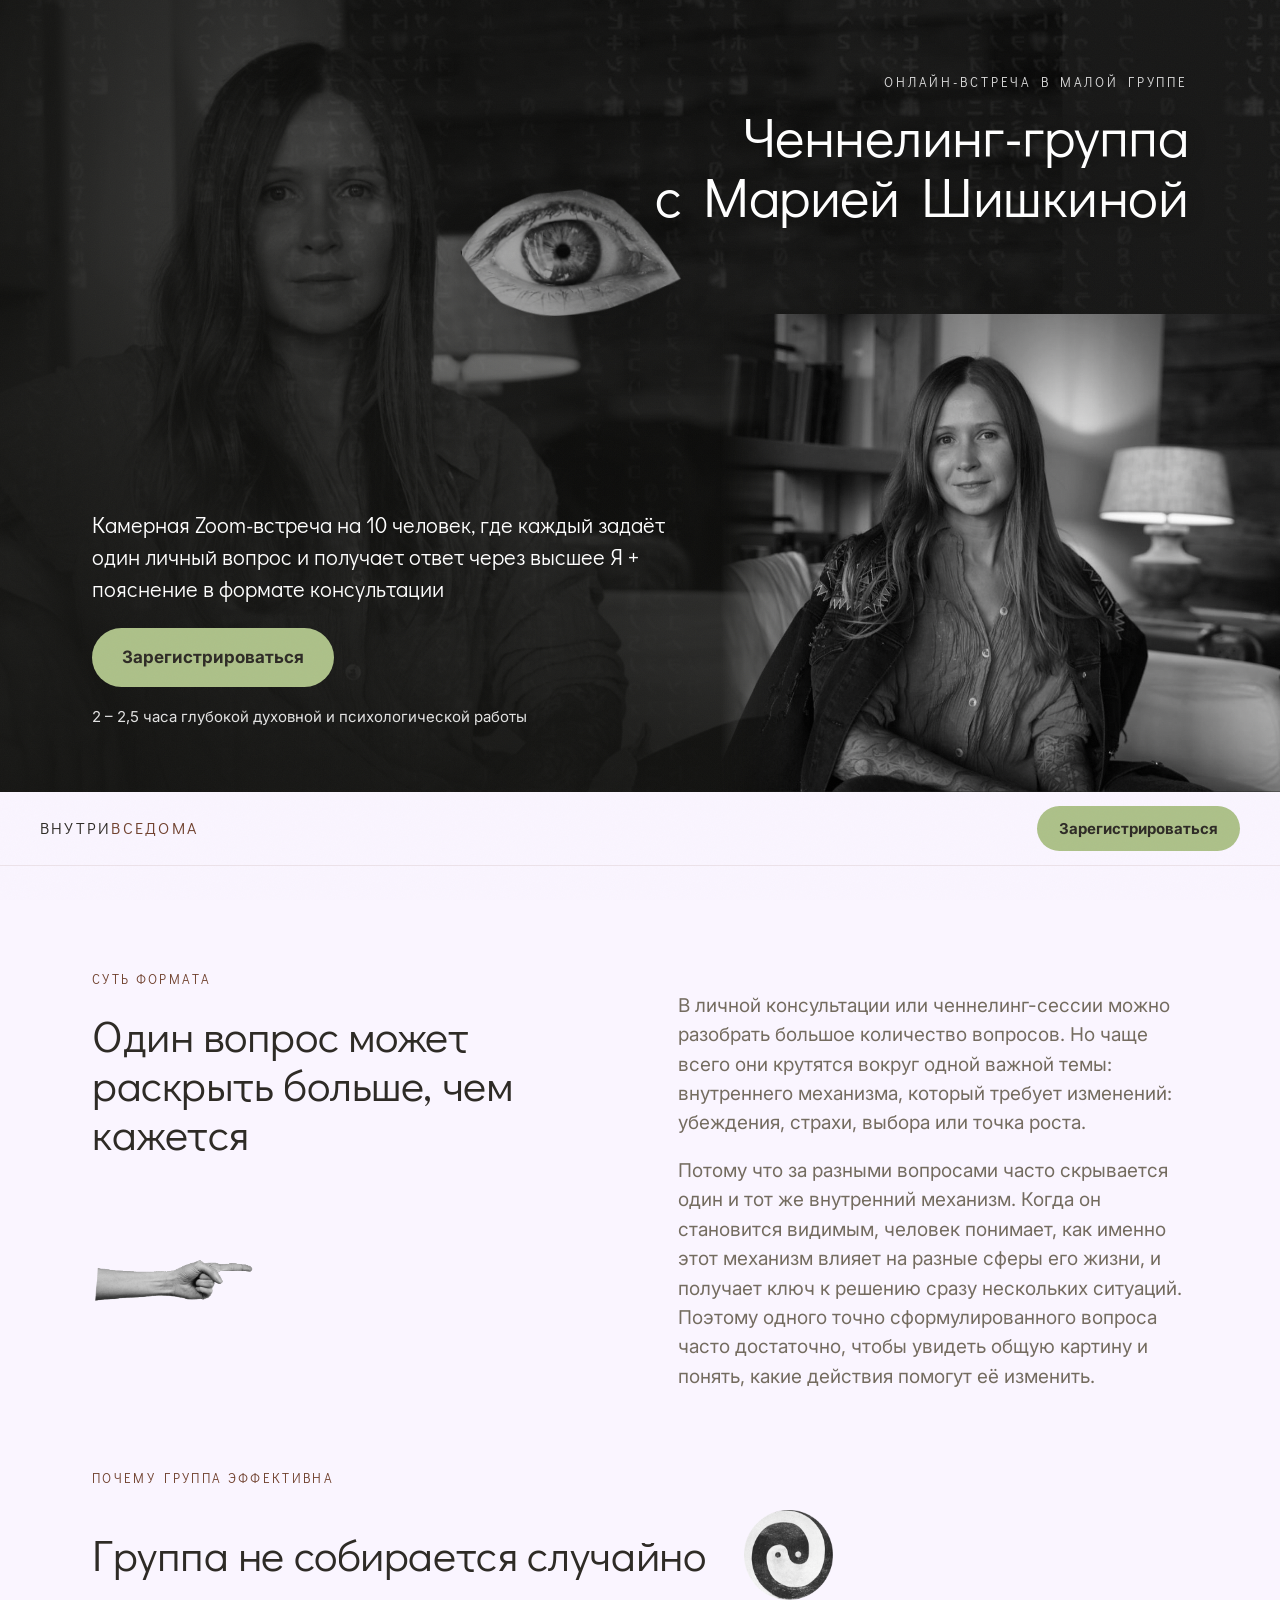
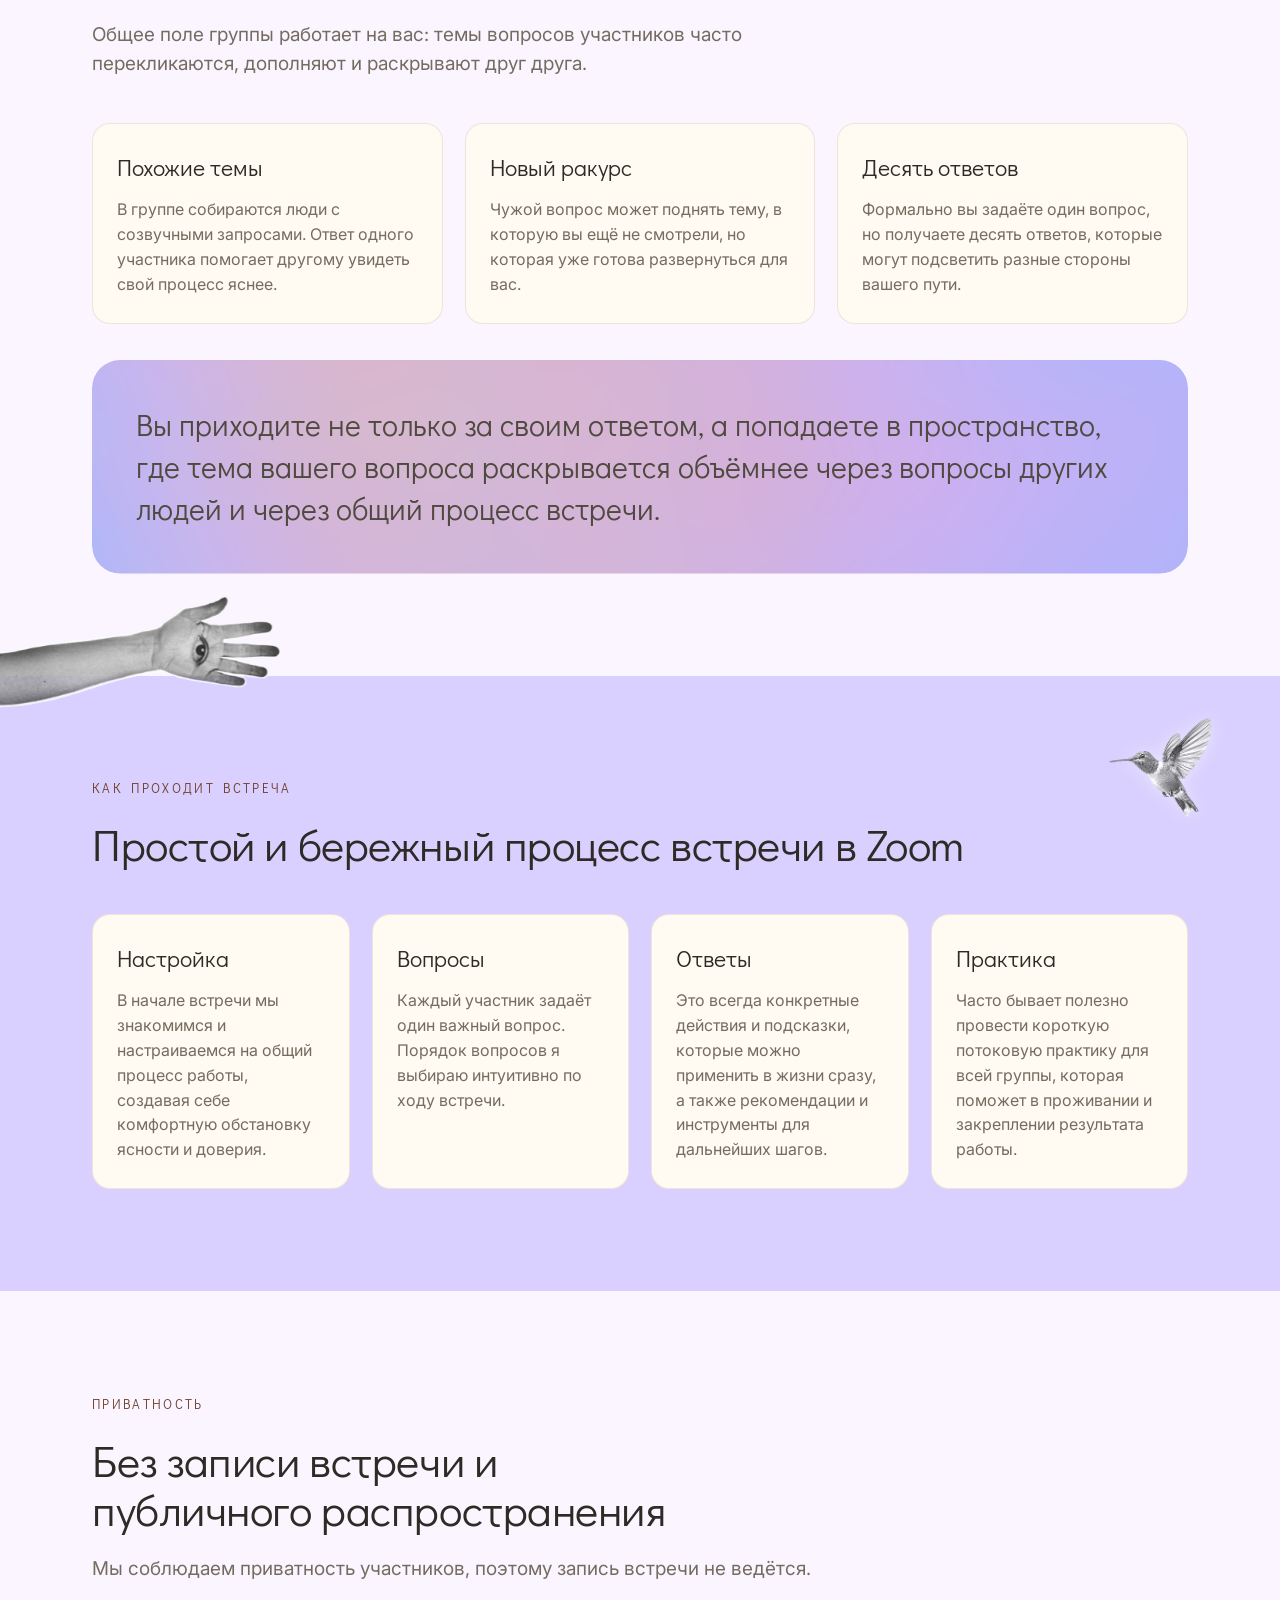
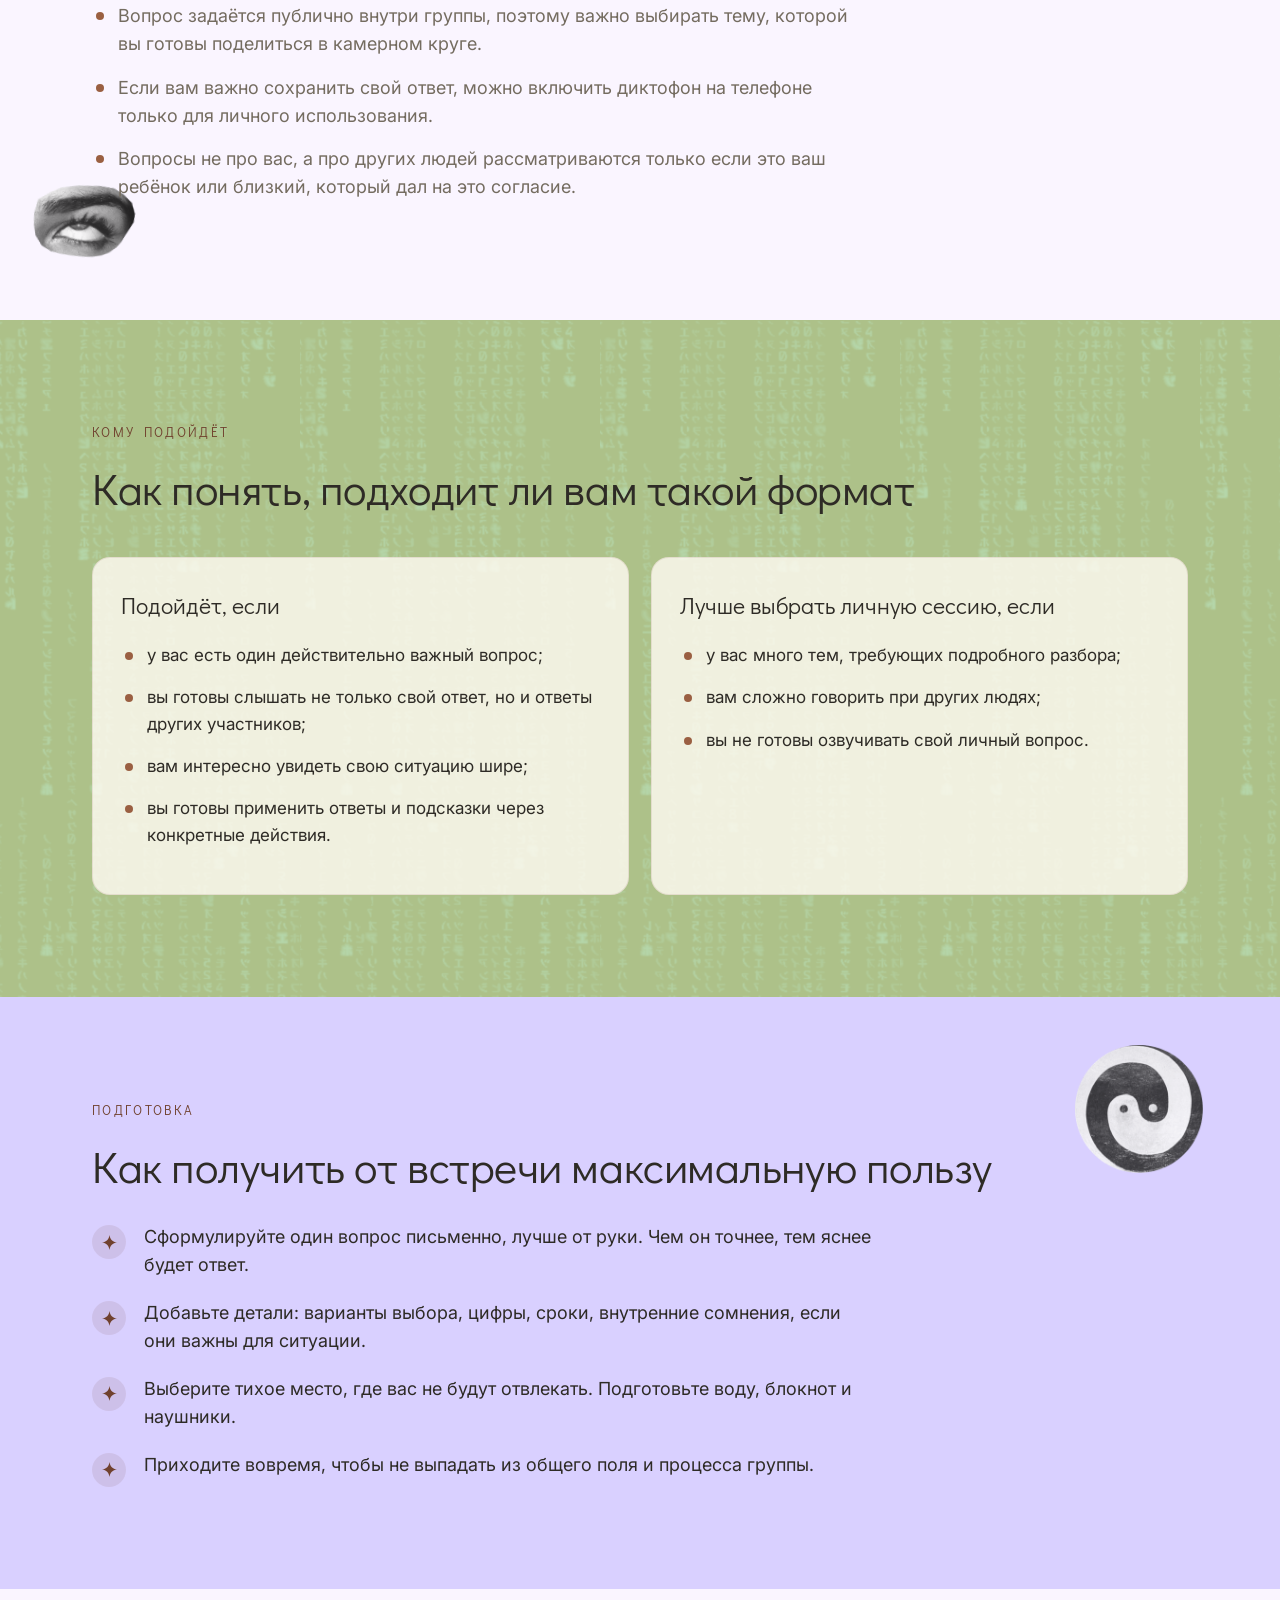
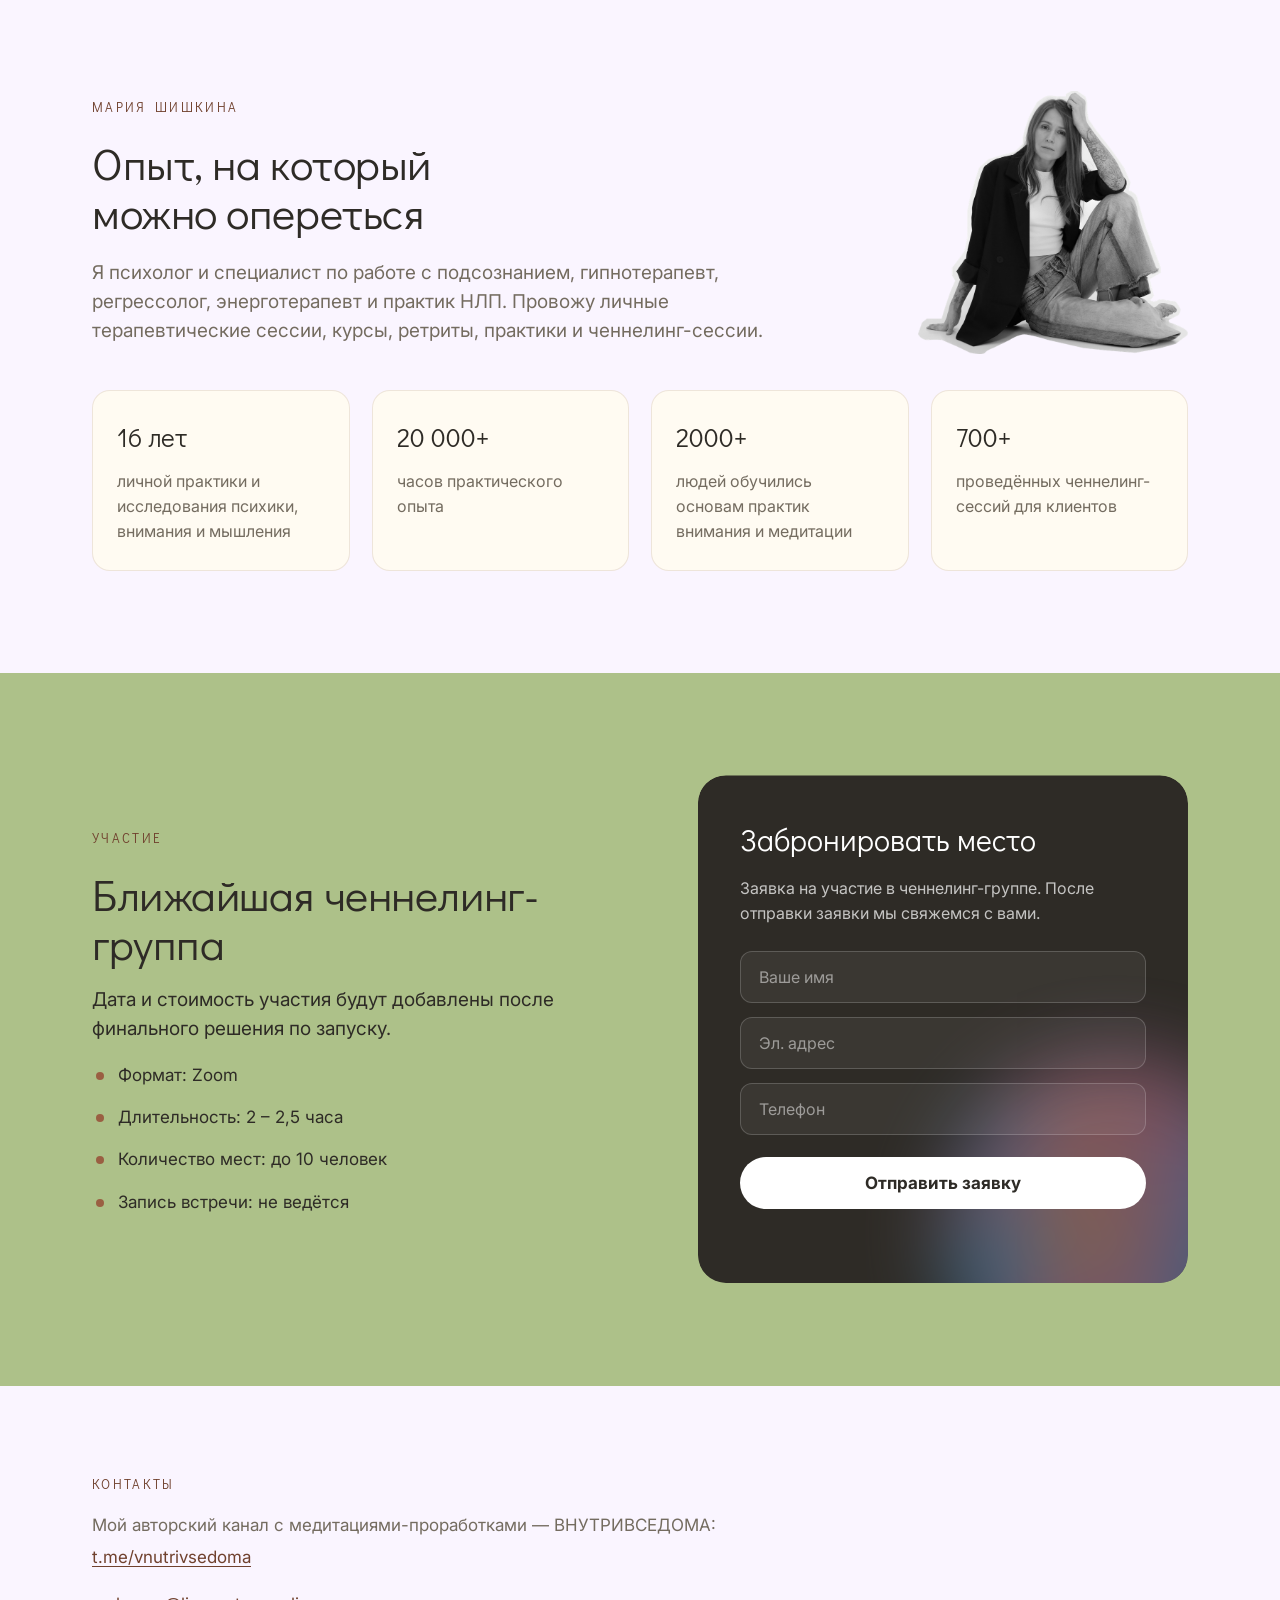
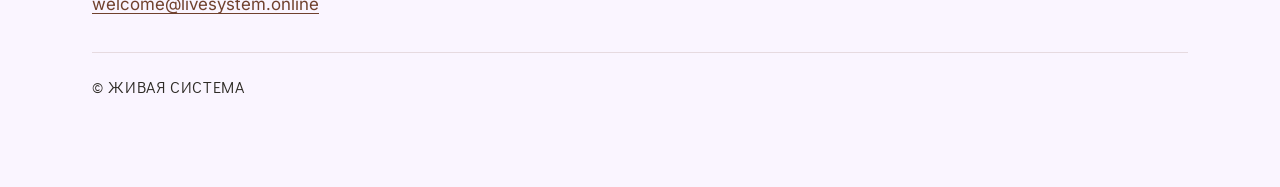
==== commit 89aa865f: "Матрица в §07 ярче (перерисована в светлый бирюзовый, видимый «дождь») Co-Authored-By: Claude Opus 4" ====
--- a/index.html
+++ b/index.html
@@ -20,7 +20,7 @@
   <link rel="preconnect" href="https://fonts.gstatic.com" crossorigin />
   <link rel="preload" as="image" href="assets/img/hero-bg.jpg" fetchpriority="high" />
   <link href="https://fonts.googleapis.com/css2?family=Didact+Gothic&family=Inter:wght@400;500;600;700&display=swap" rel="stylesheet" />
-  <link rel="stylesheet" href="css/styles.css?v=11" />
+  <link rel="stylesheet" href="css/styles.css?v=12" />
 </head>
 <body>
 
@@ -275,6 +275,6 @@
     </div>
   </footer>
 
-  <script src="js/main.js?v=11"></script>
+  <script src="js/main.js?v=12"></script>
 </body>
 </html>
--- a/css/styles.css
+++ b/css/styles.css
@@ -151,8 +151,7 @@
   z-index: 0;
   background: url("../assets/img/matrix.png") repeat;
   background-size: 300px auto;
-  opacity: 0.5;
-  mix-blend-mode: soft-light;
+  opacity: 0.45;
   pointer-events: none;
 }
 /* На зелёном фоне светло-серый текст не проходит по контрасту — затемняем */
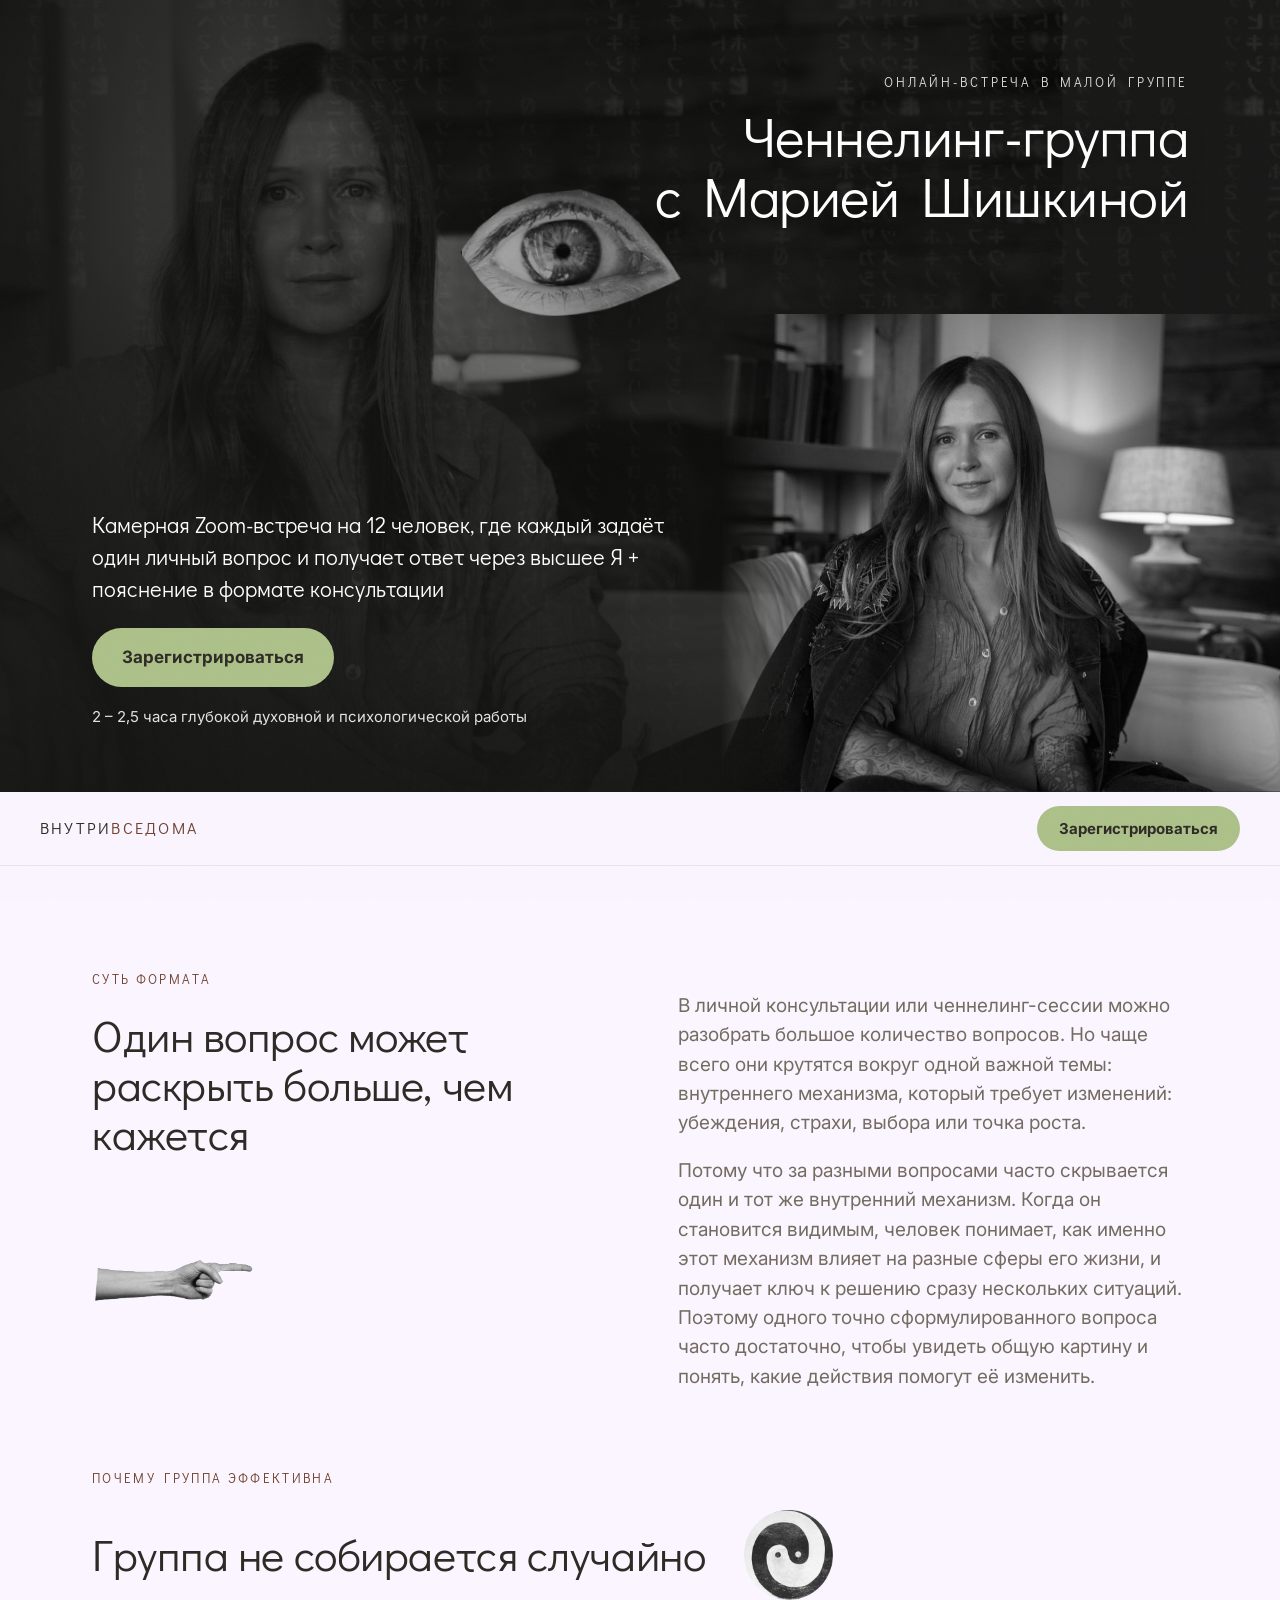
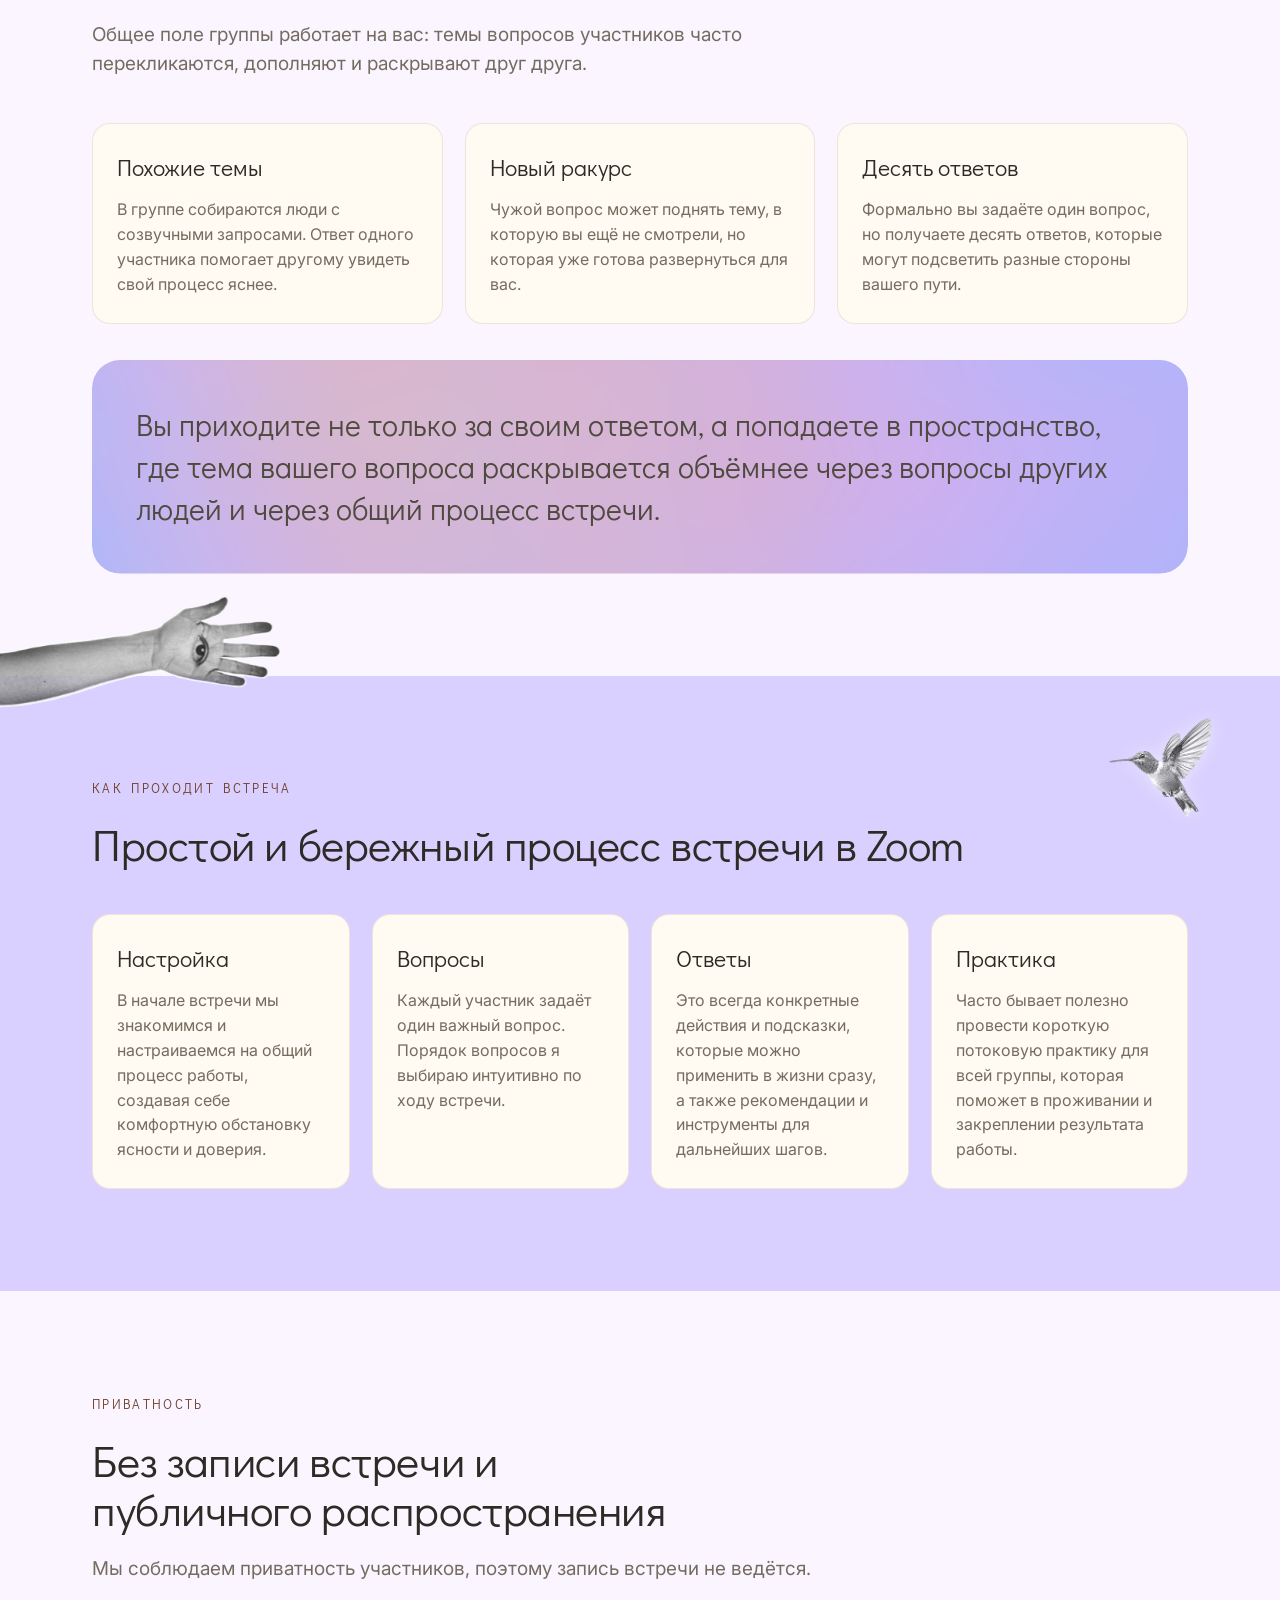
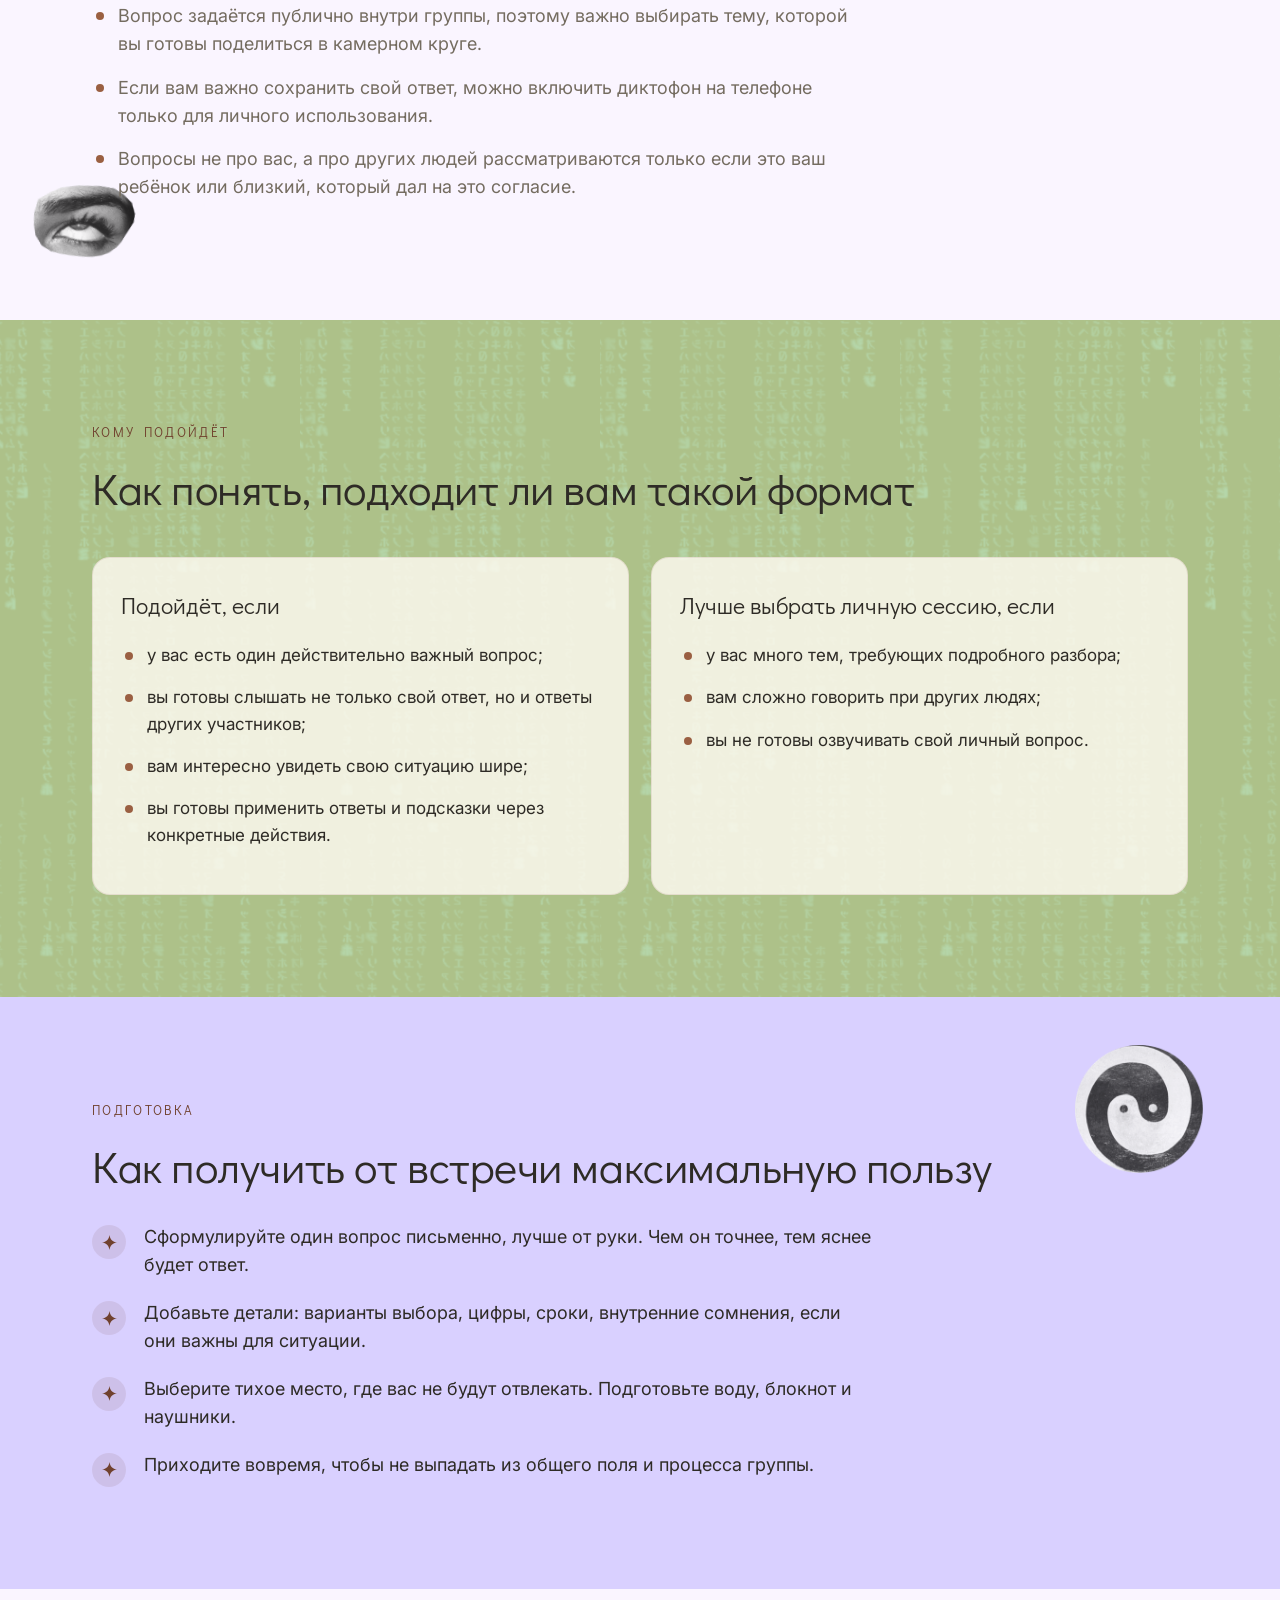
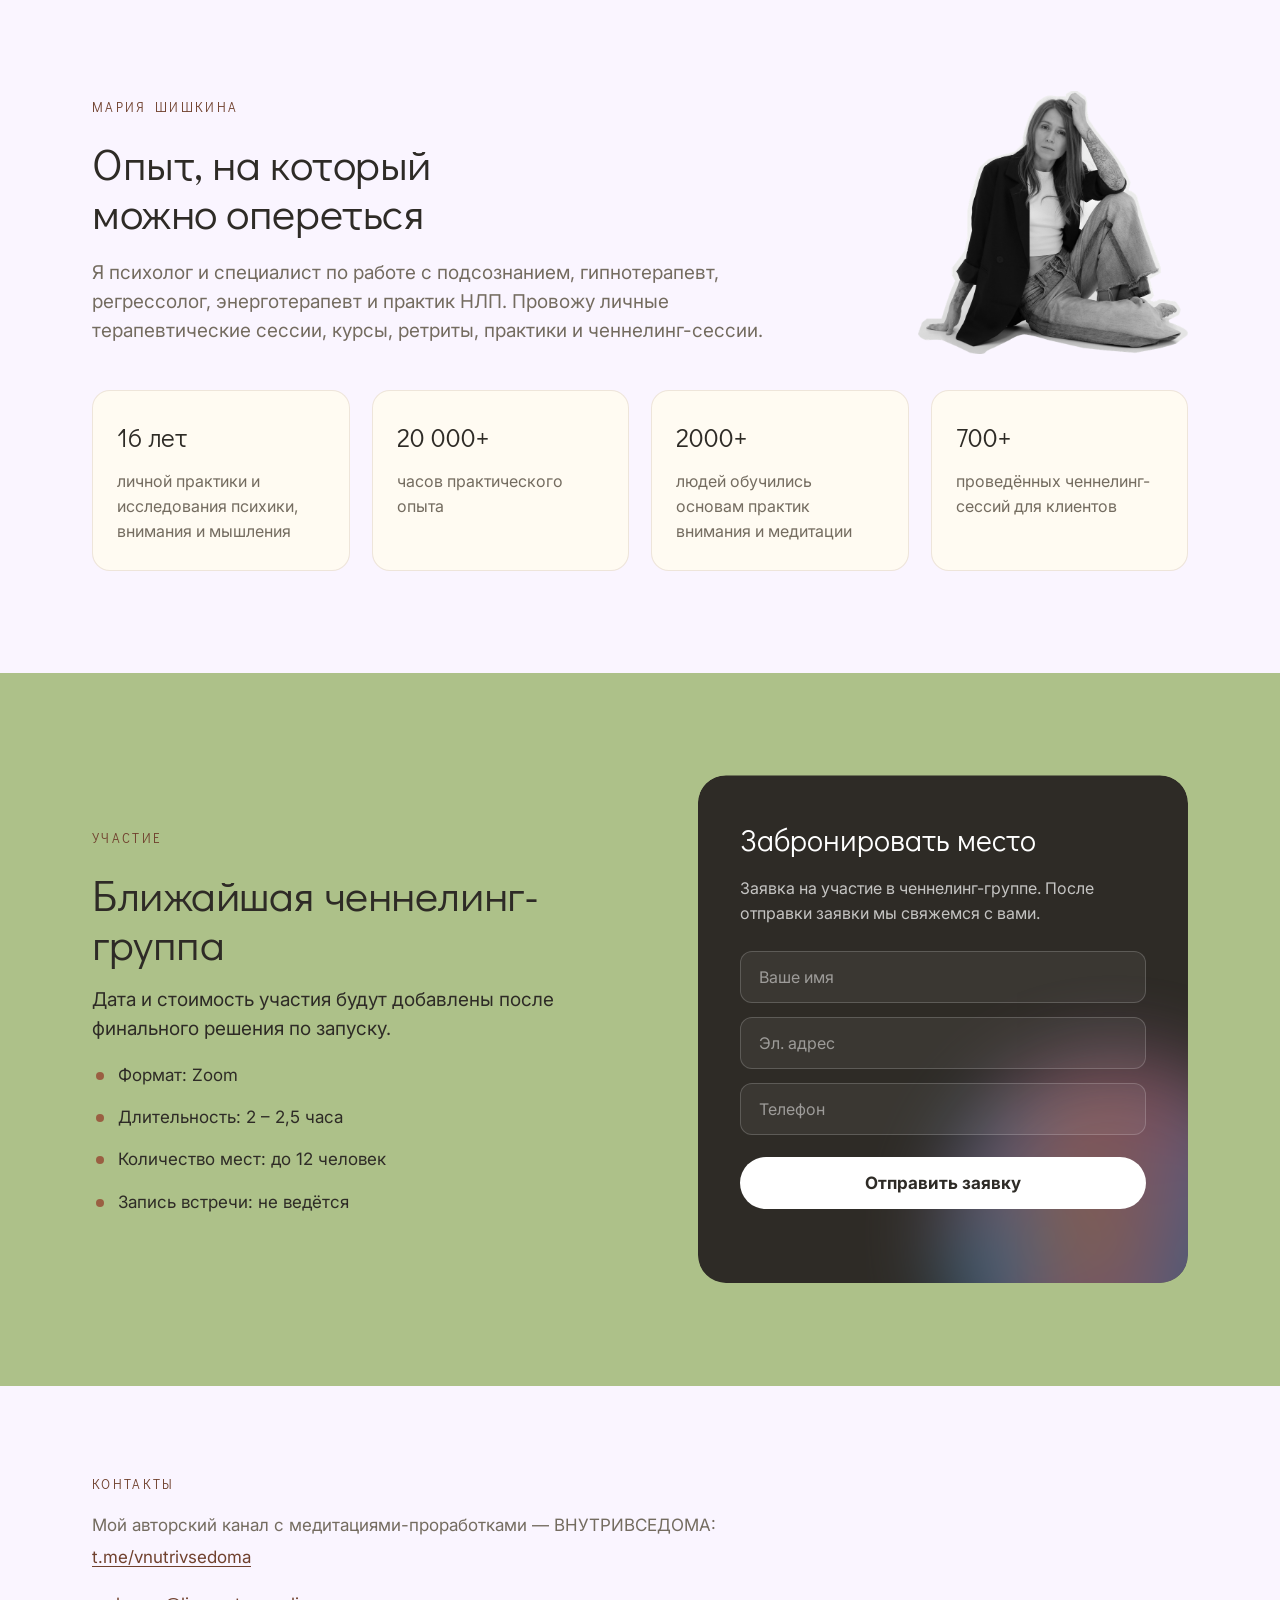
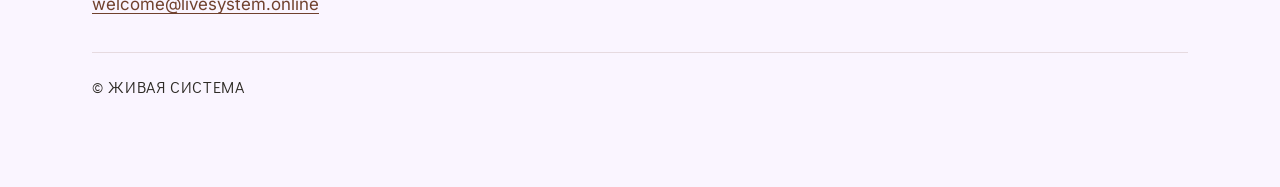
==== commit b54d212a: "Контент: количество мест 10 → 12 человек Co-Authored-By: Claude Opus 4.8 <noreply@anthropic.com>" ====
--- a/index.html
+++ b/index.html
@@ -4,12 +4,12 @@
   <meta charset="UTF-8" />
   <meta name="viewport" content="width=device-width, initial-scale=1.0" />
   <title>Ченнелинг-группа с Марией Шишкиной — онлайн-встреча в малой группе</title>
-  <meta name="description" content="Камерная Zoom-встреча на 10 человек, где каждый задаёт один личный вопрос и получает ответ через высшее Я с пояснением в формате консультации. 2–2,5 часа глубокой работы с Марией Шишкиной." />
+  <meta name="description" content="Камерная Zoom-встреча на 12 человек, где каждый задаёт один личный вопрос и получает ответ через высшее Я с пояснением в формате консультации. 2–2,5 часа глубокой работы с Марией Шишкиной." />
   <meta name="robots" content="index, follow" />
   <meta name="theme-color" content="#adc189" />
   <link rel="canonical" href="https://essesum.github.io/vnutrivsedoma-site/" />
   <meta property="og:title" content="Ченнелинг-группа с Марией Шишкиной" />
-  <meta property="og:description" content="Камерная Zoom-встреча на 10 человек. Один вопрос — десять ответов." />
+  <meta property="og:description" content="Камерная Zoom-встреча на 12 человек. Один вопрос — десять ответов." />
   <meta property="og:type" content="website" />
   <meta property="og:url" content="https://essesum.github.io/vnutrivsedoma-site/" />
   <meta property="og:image" content="https://essesum.github.io/vnutrivsedoma-site/assets/img/hero-bg.jpg" />
@@ -20,7 +20,7 @@
   <link rel="preconnect" href="https://fonts.gstatic.com" crossorigin />
   <link rel="preload" as="image" href="assets/img/hero-bg.jpg" fetchpriority="high" />
   <link href="https://fonts.googleapis.com/css2?family=Didact+Gothic&family=Inter:wght@400;500;600;700&display=swap" rel="stylesheet" />
-  <link rel="stylesheet" href="css/styles.css?v=12" />
+  <link rel="stylesheet" href="css/styles.css?v=17" />
 </head>
 <body>
 
@@ -44,7 +44,7 @@
       </div>
 
       <div class="hero__text">
-        <p class="hero__lead">Камерная Zoom-встреча на 10 человек, где каждый задаёт один личный вопрос и получает ответ через высшее Я + пояснение в формате консультации</p>
+        <p class="hero__lead">Камерная Zoom-встреча на 12 человек, где каждый задаёт один личный вопрос и получает ответ через высшее Я + пояснение в формате консультации</p>
         <a class="btn btn--green" href="#registration">Зарегистрироваться</a>
         <p class="hero__note">2 – 2,5 часа глубокой духовной и психологической работы</p>
       </div>
@@ -235,7 +235,7 @@
           <ul class="bullets">
             <li>Формат: Zoom</li>
             <li>Длительность: 2 – 2,5 часа</li>
-            <li>Количество мест: до 10 человек</li>
+            <li>Количество мест: до 12 человек</li>
             <li>Запись встречи: не ведётся</li>
           </ul>
         </div>
@@ -275,6 +275,6 @@
     </div>
   </footer>
 
-  <script src="js/main.js?v=12"></script>
+  <script src="js/main.js?v=17"></script>
 </body>
 </html>
--- a/css/styles.css
+++ b/css/styles.css
@@ -8,7 +8,6 @@
   --lavender:   #d9d0ff;  /* лавандовые блоки */
   --green:      #adc189;  /* зелёные блоки и кнопки */
   --cream:      #fffbf2;  /* карточки */
-  --cream-line: #ead8d1;  /* обводка карточек */
 
   --ink:        #2e2b26;  /* заголовки */
   --body:       #746c60;  /* основной текст */
@@ -202,17 +201,6 @@
   transform: rotate(-3deg);
   filter: drop-shadow(0 10px 30px rgba(0,0,0,0.4));
 }
-.hero__blob {
-  position: absolute;
-  z-index: 0;
-  left: 6%; top: 10%;
-  width: clamp(54px, 7vw, 86px);
-  height: clamp(38px, 5vw, 60px);
-  background: var(--lavender);
-  border-radius: 50%;
-  opacity: 0.38;
-}
-
 .hero__inner {
   position: relative;
   z-index: 2;
@@ -427,22 +415,6 @@
 .reg-form__hint.is-error { color: #ffb4a2; }
 
 /* ============================================================
-   Отзывы
-   ============================================================ */
-.reviews__grid {
-  display: grid;
-  grid-template-columns: repeat(4, 1fr);
-  gap: 22px;
-  margin-top: 40px;
-}
-.reviews__grid img {
-  width: 100%;
-  border-radius: 6px;
-  transition: transform .2s ease;
-}
-.reviews__grid img:hover { transform: translateY(-4px); }
-
-/* ============================================================
    Футер
    ============================================================ */
 .footer { padding: clamp(56px, 7vw, 88px) 0; background: var(--lilac-bg); }
@@ -486,7 +458,6 @@
 @media (max-width: 900px) {
   .cards--3, .cards--4 { grid-template-columns: repeat(2, 1fr); }
   .reg__grid { grid-template-columns: 1fr; }
-  .reviews__grid { grid-template-columns: repeat(2, 1fr); }
   .hero__portrait2 { width: 56%; }
 }
 
@@ -502,8 +473,8 @@
 
   /* HERO mobile: высота по экрану, заголовок сверху, текст снизу */
   .hero { min-height: 100svh; }
-  /* фон всегда покрывает экран (никакой серой подложки снизу) */
-  .hero__bg { background-position: 28% 14%; background-size: cover; }
+  /* лицо слева: часть лица видна, смещено влево и опущено (надпись не на лбу) */
+  .hero__bg { background-position: 35% 0%; background-size: 315%; }
   /* заголовок приватности компактнее, чтобы фраза влезала */
   .h2--privacy { font-size: 25px; }
   .hero__inner {
@@ -529,8 +500,6 @@
     background: linear-gradient(180deg, rgba(20,20,18,0.5) 0%, rgba(20,20,18,0.32) 36%, rgba(20,20,18,0.7) 64%, rgba(20,20,18,0.9) 100%);
   }
   .btn { width: 100%; text-align: center; }
-
-  .reviews__grid { grid-template-columns: 1fr 1fr; gap: 14px; }
 }
 
 /* ============================================================
@@ -685,9 +654,6 @@
 
 .hero__eye { animation: float 7s ease-in-out infinite; }
 @keyframes float { 0%,100% { transform: rotate(-3deg) translateY(0); } 50% { transform: rotate(-3deg) translateY(-12px); } }
-
-/* review hover */
-.reviews__grid img:hover { transform: translateY(-6px) scale(1.02); box-shadow: 0 18px 40px rgba(46,43,38,0.18); }
 
 /* ---------- Адаптив для улучшений ---------- */
 @media (max-width: 900px) {
@@ -730,42 +696,6 @@
   }
 }
 
-/* ---------- Лайтбокс отзывов (тап → крупно) ---------- */
-.reviews__grid img { cursor: zoom-in; }
-.lightbox {
-  position: fixed;
-  inset: 0;
-  z-index: 1000;
-  display: none;
-  align-items: center;
-  justify-content: center;
-  padding: 24px;
-  background: rgba(20, 20, 18, 0.9);
-  backdrop-filter: blur(6px);
-  -webkit-backdrop-filter: blur(6px);
-  cursor: zoom-out;
-}
-.lightbox.is-open { display: flex; animation: lbIn .25s ease; }
-@keyframes lbIn { from { opacity: 0; } to { opacity: 1; } }
-.lightbox__img {
-  max-width: min(94vw, 560px);
-  max-height: 88vh;
-  width: auto; height: auto;
-  border-radius: 8px;
-  box-shadow: 0 24px 60px rgba(0, 0, 0, .5);
-  cursor: default;
-}
-.lightbox__close {
-  position: absolute;
-  top: 16px; right: 18px;
-  width: 46px; height: 46px;
-  border: none; border-radius: 50%;
-  background: rgba(255, 255, 255, 0.16);
-  color: #fff;
-  font-size: 26px; line-height: 1;
-  cursor: pointer;
-}
-.lightbox__close:hover { background: rgba(255, 255, 255, 0.28); }
 
 
 /* ============================================================
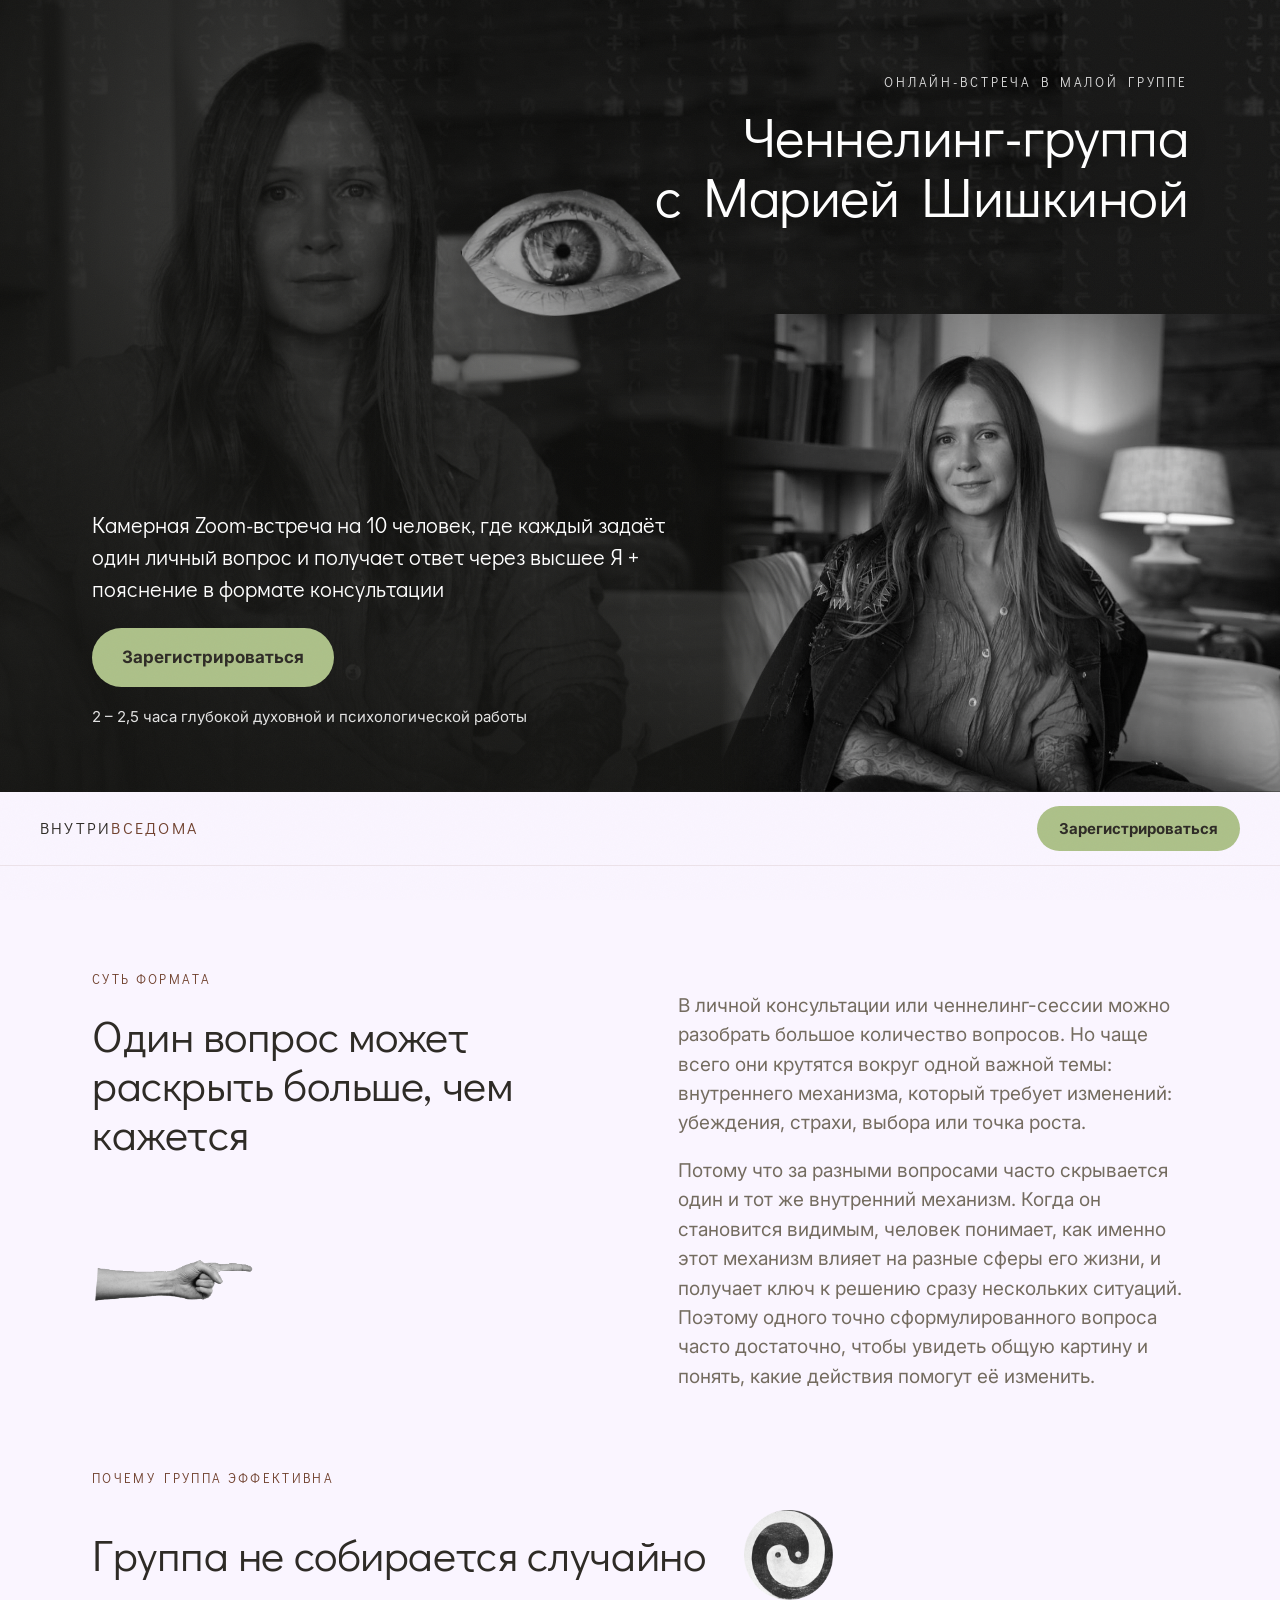
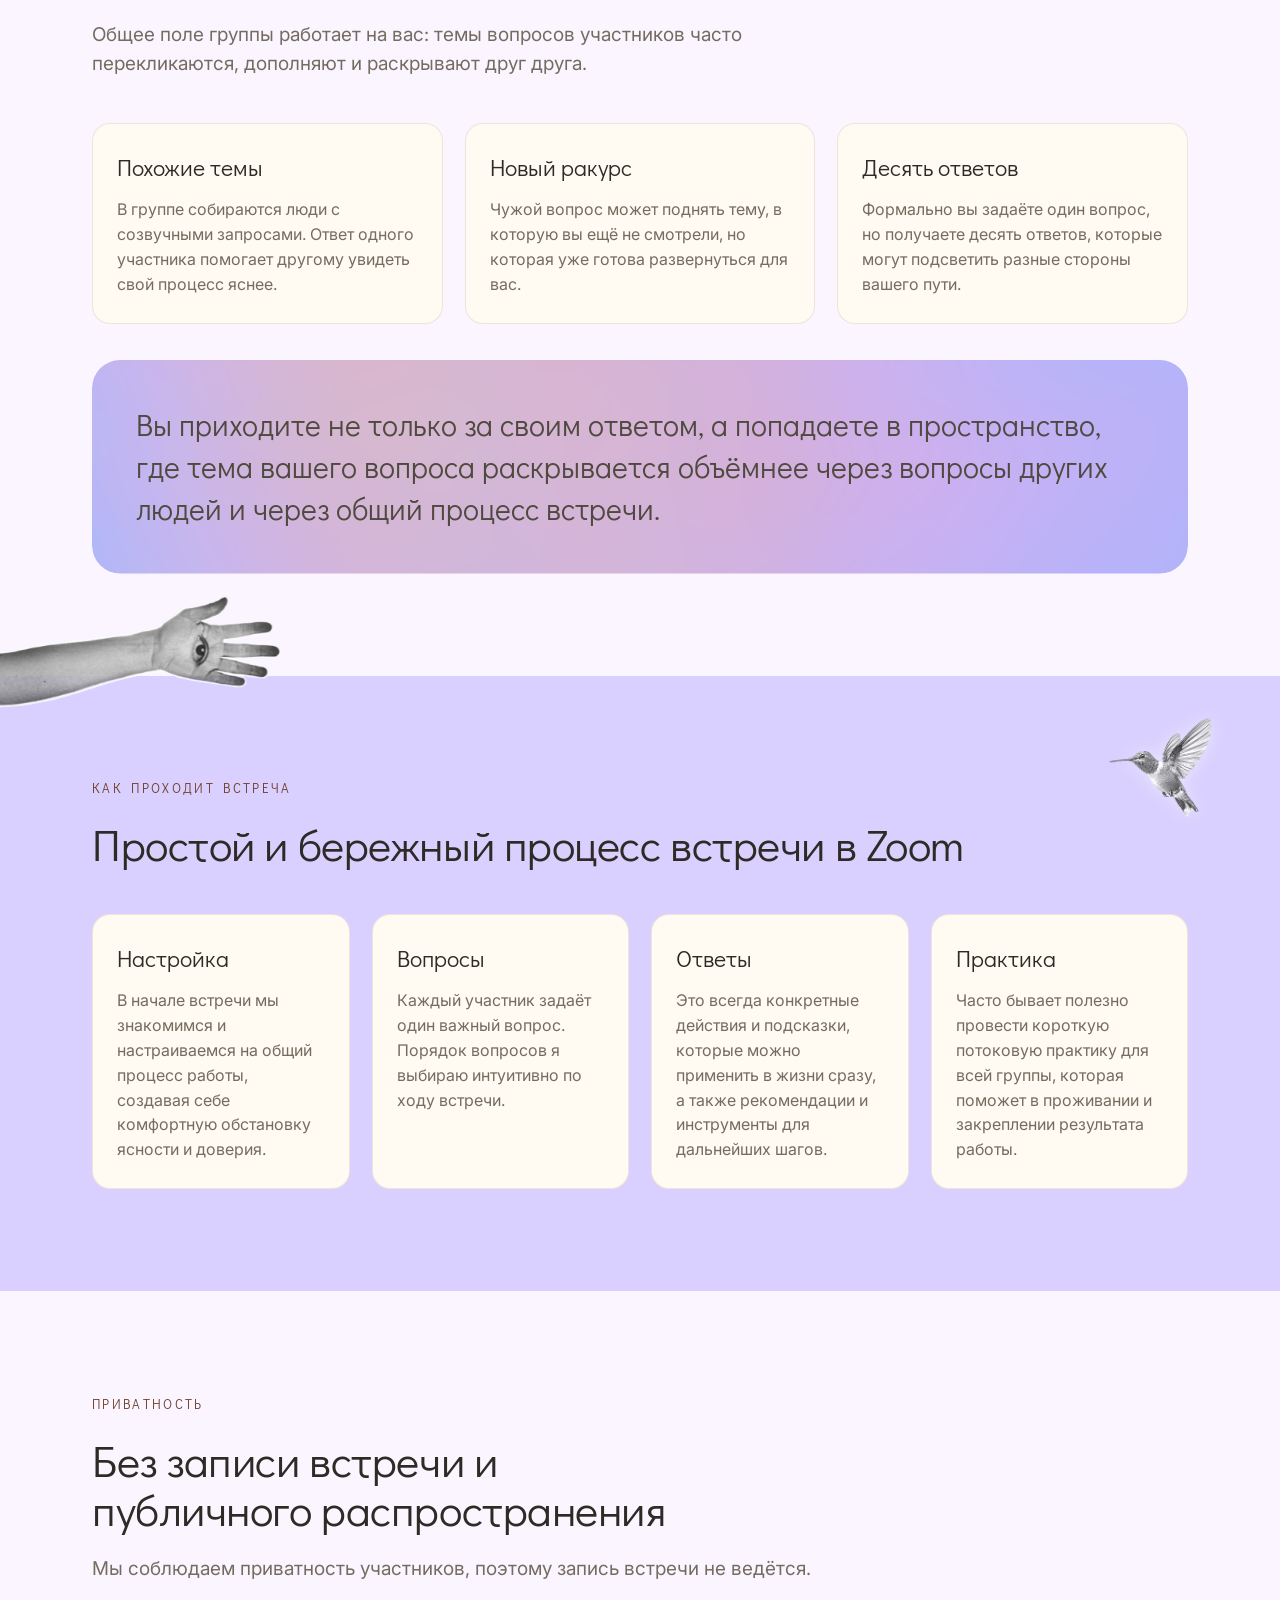
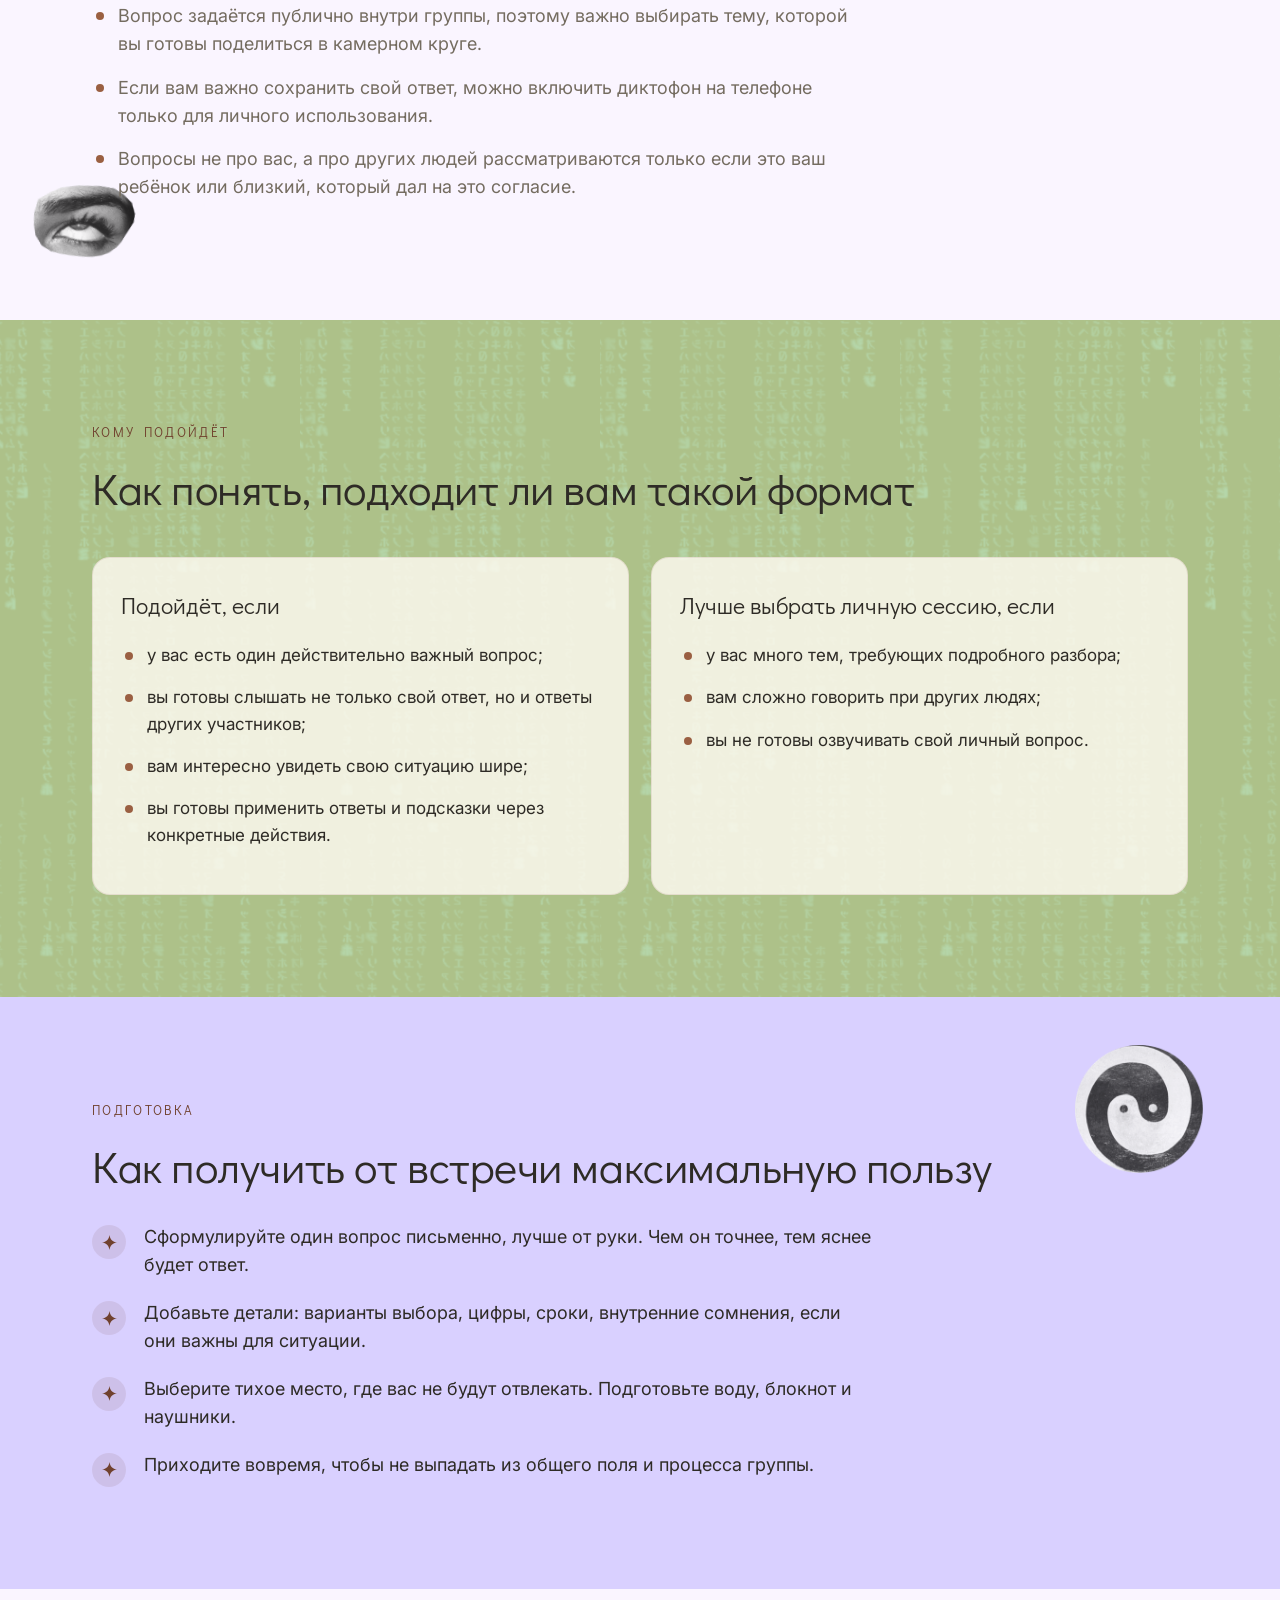
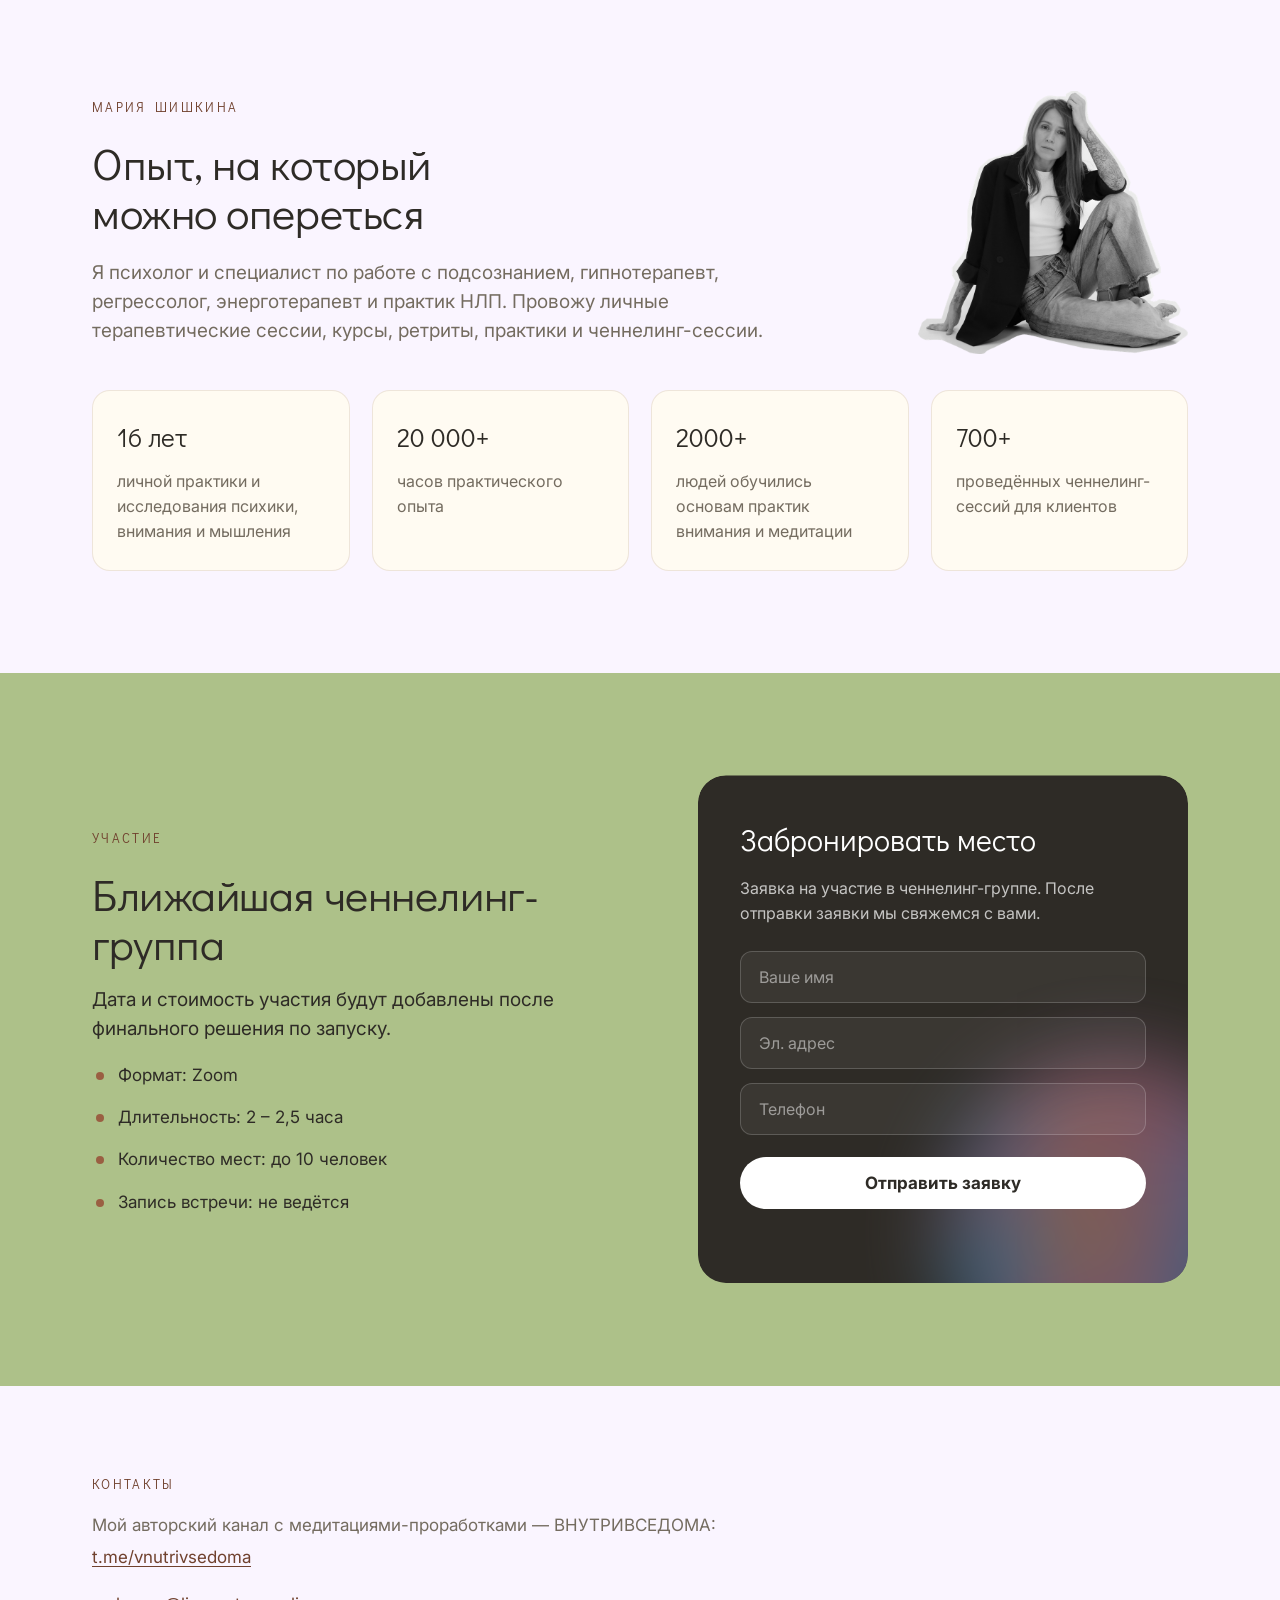
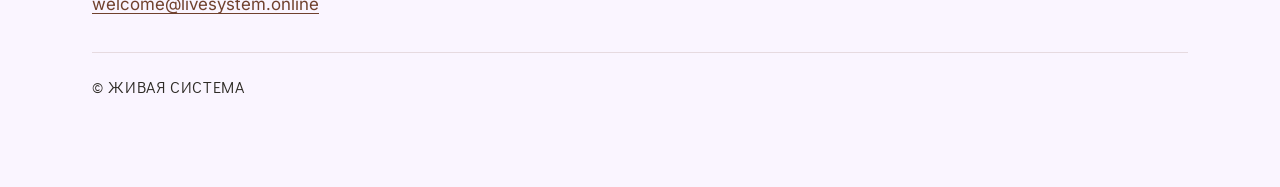
==== commit 9210e9e5: "Откат тестовой правки: вернул 10 человек Co-Authored-By: Claude Opus 4.8 <noreply@anthropic.com>" ====
--- a/index.html
+++ b/index.html
@@ -4,12 +4,12 @@
   <meta charset="UTF-8" />
   <meta name="viewport" content="width=device-width, initial-scale=1.0" />
   <title>Ченнелинг-группа с Марией Шишкиной — онлайн-встреча в малой группе</title>
-  <meta name="description" content="Камерная Zoom-встреча на 12 человек, где каждый задаёт один личный вопрос и получает ответ через высшее Я с пояснением в формате консультации. 2–2,5 часа глубокой работы с Марией Шишкиной." />
+  <meta name="description" content="Камерная Zoom-встреча на 10 человек, где каждый задаёт один личный вопрос и получает ответ через высшее Я с пояснением в формате консультации. 2–2,5 часа глубокой работы с Марией Шишкиной." />
   <meta name="robots" content="index, follow" />
   <meta name="theme-color" content="#adc189" />
   <link rel="canonical" href="https://essesum.github.io/vnutrivsedoma-site/" />
   <meta property="og:title" content="Ченнелинг-группа с Марией Шишкиной" />
-  <meta property="og:description" content="Камерная Zoom-встреча на 12 человек. Один вопрос — десять ответов." />
+  <meta property="og:description" content="Камерная Zoom-встреча на 10 человек. Один вопрос — десять ответов." />
   <meta property="og:type" content="website" />
   <meta property="og:url" content="https://essesum.github.io/vnutrivsedoma-site/" />
   <meta property="og:image" content="https://essesum.github.io/vnutrivsedoma-site/assets/img/hero-bg.jpg" />
@@ -20,7 +20,7 @@
   <link rel="preconnect" href="https://fonts.gstatic.com" crossorigin />
   <link rel="preload" as="image" href="assets/img/hero-bg.jpg" fetchpriority="high" />
   <link href="https://fonts.googleapis.com/css2?family=Didact+Gothic&family=Inter:wght@400;500;600;700&display=swap" rel="stylesheet" />
-  <link rel="stylesheet" href="css/styles.css?v=17" />
+  <link rel="stylesheet" href="css/styles.css?v=18" />
 </head>
 <body>
 
@@ -44,7 +44,7 @@
       </div>
 
       <div class="hero__text">
-        <p class="hero__lead">Камерная Zoom-встреча на 12 человек, где каждый задаёт один личный вопрос и получает ответ через высшее Я + пояснение в формате консультации</p>
+        <p class="hero__lead">Камерная Zoom-встреча на 10 человек, где каждый задаёт один личный вопрос и получает ответ через высшее Я + пояснение в формате консультации</p>
         <a class="btn btn--green" href="#registration">Зарегистрироваться</a>
         <p class="hero__note">2 – 2,5 часа глубокой духовной и психологической работы</p>
       </div>
@@ -235,7 +235,7 @@
           <ul class="bullets">
             <li>Формат: Zoom</li>
             <li>Длительность: 2 – 2,5 часа</li>
-            <li>Количество мест: до 12 человек</li>
+            <li>Количество мест: до 10 человек</li>
             <li>Запись встречи: не ведётся</li>
           </ul>
         </div>
@@ -275,6 +275,6 @@
     </div>
   </footer>
 
-  <script src="js/main.js?v=17"></script>
+  <script src="js/main.js?v=18"></script>
 </body>
 </html>
